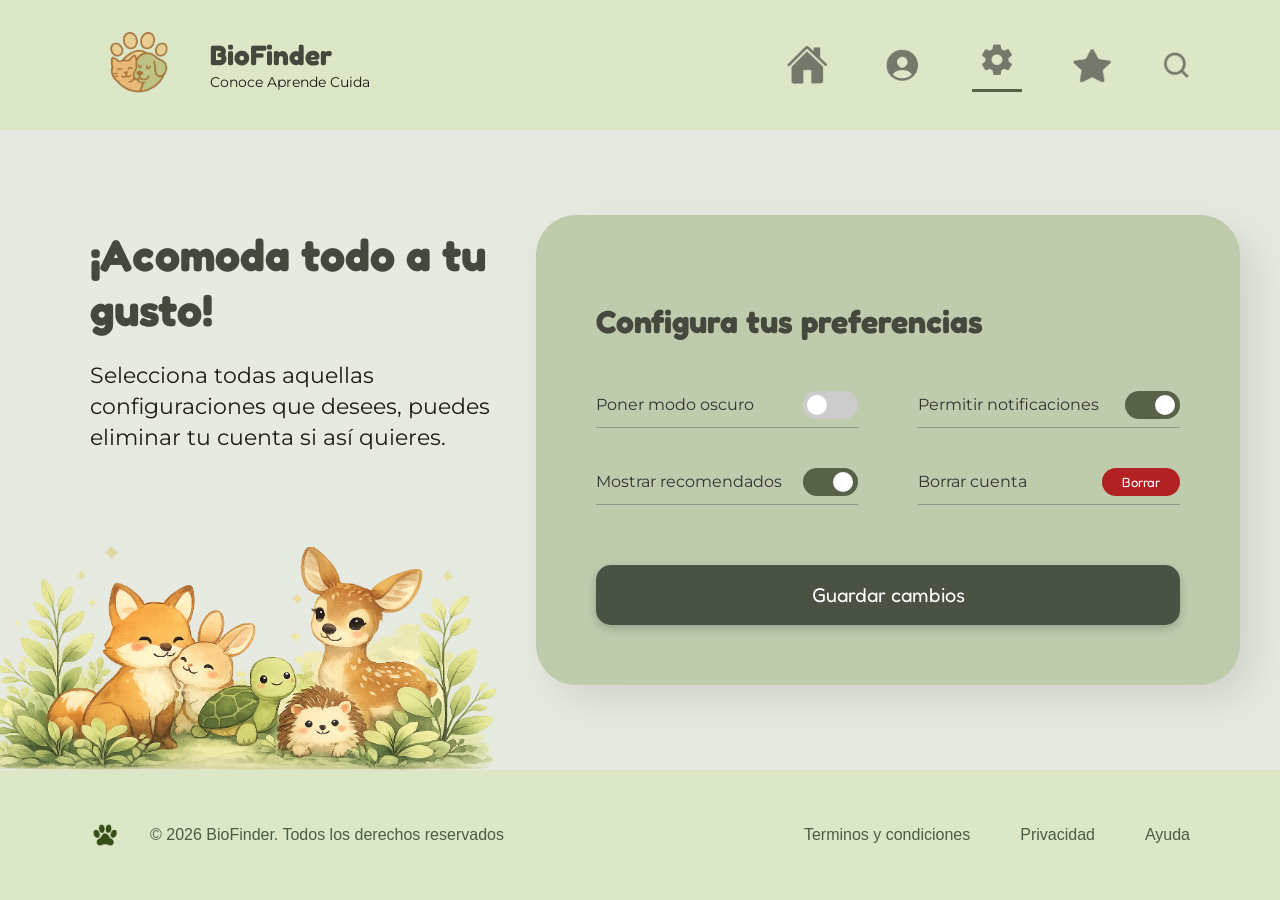
==== BioFinderWeb/Documentos/Ajustes.html @ 9a09ba66 "Toda la estructura web hecha" ====
<!DOCTYPE html>
<html lang="es">
<head>
    <meta charset="UTF-8">
    <meta name="viewport" content="width=device-width, initial-scale=1.0">
    <title>BioFinder - Ajustes</title>
        <link href="https://fonts.googleapis.com/css2?family=Fredoka:wght@400;600&family=Montserrat:wght@400;700&family=Nunito:wght@400;700&family=Open+Sans:wght@400;700&family=Poppins:wght@400;700&family=Quicksand:wght@400;700&display=swap" rel="stylesheet">
    <link rel="stylesheet" href="../estilo.css">
</head>
<body>

    <header class="header1Navigation">
        
        <div class="header1SectionLogoTitle">
            <div class="header1LogoContainer">
                <img src="../Multimedia/logo.png" alt="Logo" class="header1LogoImage">
            </div>
            <div class="header1TextContainer">
                <h1 class="header1AppTitle">BioFinder</h1>
                <span class="header1AppSubtitle">Conoce Aprende Cuida</span>
            </div>
        </div>

        <nav class="header1SectionNav">
            <ul class="header1IconList">
                <li class="header1IconItem">
                    <a href="inicio.html" class="header1IconLink">
                        <img src="../Multimedia/Icons/homeIcon.png" alt="Inicio" class="header1NavIcon">
                    </a>
                </li>
                <li class="header1IconItem">
                    <a href="perfil.html" class="header1IconLink">
                        <img src="../Multimedia/Icons/perfil.png" alt="Perfil" class="header1NavIcon">
                    </a>
                </li>
                <li class="header1IconItem">
                    <a href="configuracion.html" class="header1IconLink activePage1">
                        <img src="../Multimedia/Icons/settingsIcon.png" alt="Ajustes" class="header1NavIcon">
                    </a>
                </li>
                <li class="header1IconItem">
                    <a href="favoritos.html" class="header1IconLink">
                        <img src="../Multimedia/Icons/favoritesIcon.png" alt="Favoritos" class="header1NavIcon">
                    </a>
                </li>
                <li class="header1IconItemSearch">
                    <a href="buscar.html" class="header1IconLink">
                        <img src="../Multimedia/Icons/historialIcon.png" alt="Buscar" class="header1NavIconSearch">
                    </a>
                </li>
            </ul>
        </nav>

    </header>

    <main class="SettingsContainer">
    <!-- SECCIÓN IZQUIERDA: MENSAJE E IMAGEN -->
    <section class="welcomeSettingsSection">
        <div class="textSettingsBox">
            <h1 class="welcomeSettingsTitle">¡Acomoda todo a tu gusto!</h1>
            <p class="welcomeSettingsSubtext">
                Selecciona todas aquellas configuraciones que desees, puedes eliminar tu cuenta si así quieres.
            </p>
        </div>
        <div class="imageSettingsContainer">
            <img src="../Multimedia/animales.png" alt="Ilustración animales" class="imageSettingsWelcome">
        </div>
    </section>

    <!-- SECCIÓN DERECHA: CARD DE CONFIGURACIÓN -->
    <section class="configSettingsSection">
        <div class="cardSettingsConfig">
            <h2 class="configSettingsTitle">Configura tus preferencias</h2>

            <div class="configSettingsOptionsGrid">
                <!-- Opción 1: Modo Oscuro -->
                <div class="configSettingsItem">
                    <div class="configSettingsRow">
                        <span class="configSettingsLabel">Poner modo oscuro</span>
                        <label class="switchSettings">
                            <input type="checkbox">
                            <span class="sliderSettings"></span>
                        </label>
                    </div>
                    <div class="configSettingsUnderline"></div>
                </div>

                <!-- Opción 2: Notificaciones -->
                <div class="configSettingsItem">
                    <div class="configSettingsRow">
                        <span class="configSettingsLabel">Permitir notificaciones</span>
                        <label class="switchSettings">
                            <input type="checkbox" checked>
                            <span class="sliderSettings"></span>
                        </label>
                    </div>
                    <div class="configSettingsUnderline"></div>
                </div>

                <!-- Opción 3: Recomendados -->
                <div class="configSettingsItem">
                    <div class="configSettingsRow">
                        <span class="configSettingsLabel">Mostrar recomendados</span>
                        <label class="switchSettings">
                            <input type="checkbox" checked>
                            <span class="sliderSettings"></span>
                        </label>
                    </div>
                    <div class="configSettingsUnderline"></div>
                </div>

                <!-- Opción 4: Borrar Cuenta -->
                <div class="configSettingsItem">
                    <div class="configSettingsRow">
                        <span class="configSettingsLabel">Borrar cuenta</span>
                        <button class="buttonSettingsDelete">Borrar</button>
                    </div>
                    <div class="configSettingsUnderline"></div>
                </div>
            </div>

            <button class="buttonSettingsSave">Guardar cambios</button>
            </div>
        </section>
    </main>

    <footer class="footer">
        <div class="footerLeftSide">
            <img src="../Multimedia/Icons/footprint.png" alt="Icono" class="footerIcon">
            <p>&copy; 2026 BioFinder. Todos los derechos reservados</p>
        </div>
        <div class="footerRightSide">
            <p>Terminos y condiciones</p>
            <p>Privacidad</p>
            <p>Ayuda</p>
        </div>
    </footer>

</body>
</html>
---- BioFinderWeb/estilo.css ----
/* 1. Montserrat: Moderna y profesional (Muy parecida a tu diseño) */
    /* font-family: 'Montserrat', sans-serif; */

    /* 2. Quicksand: Redondeada y muy amigable (Ideal para apps de animales) */
    /* font-family: 'Quicksand', sans-serif; */

    /* 3. Nunito: Equilibrada y suave (Efecto "App móvil" moderna) */
    /* font-family: 'Nunito', sans-serif; */

    /* 4. Poppins: La favorita de los diseñadores actuales (Muy limpia) */
    /* font-family: 'Poppins', sans-serif; */

    /* 5. Open Sans: La más legible y estándar del mundo web */
    /* font-family: 'Open Sans', sans-serif; */

    /* 6. Fredoka: Orgánica y juguetona (Perfecta para naturaleza) */
    /* font-family: 'Fredoka', sans-serif; */

body{
    font-family: 'Roboto', sans-serif;
    margin: 0;
    padding: 0;
    font-weight: 400;
    background-color: #E6EAE0;
    min-height: 100vh;
    display: flex;
    flex-direction: column;
}

/* || HEADER || */

.headerIndex {
    padding: 20px 50px; 
    display: flex; 
    align-items: center; 
}

.logoContainer {
    margin-right: 20px; 
}

.logoImage {
    width: 110px; 
    height: auto; 
}

.textContainerHeader {
    display: flex;
    flex-direction: column; 
}

.appTitleHeader {
    font-family: 'Fredoka', sans-serif;
    margin: 0;
    font-size: 24px; 
    font-weight: bold;
    color: #44483D; 
    line-height: 1.2; 
}

.appSubtitleHeader {
    margin: 0; 
    font-size: 14px; 
    color: #1A1C16; 
    font-weight: normal;
}

/* || FOOTER ||*/

.footer {
    background-color: #DCE7C8; 
    padding: 15px 90px;
    display: flex;
    justify-content: space-between; 
    align-items: center;
    width: 100%;
    height: 130px;
    box-sizing: border-box; 
}

.footerLeftSide {
    display: flex;
    align-items: center;
    gap: 30px;
    color: #4A5D45; 
    font-size: 16px;
}

.footerIcon {
    width: 30px; 
    height: auto;
}

.footerRightSide {
    display: flex;
    gap: 50px; 
    color: #4A5D45;
    font-size: 16px;
}

/* BODY DE LA PAGINA DE INICIO  */
.bodyIndex {
    display: flex;
    justify-content: space-between;
    align-items: stretch;
    padding: 0; 
    flex: 1;
}

/* PARTE DE LA IZQUIERDA */
.welcomeSection {
    display: flex;
    flex-direction: column;
    width: 50%;
}

.welcomeTitle {
    font-size: 45px;
    color: #44483D;
    padding-left: 90px; 
    margin-top: 20px;   
}

.welcomeSubtext {
    font-size: 25px;
    color: #666;
    line-height: 1.5;
    margin-bottom: 30px;
    padding-left: 90px; 
    max-width: 600px;
}

.imageWelcomeSection {
    max-width: 930px; 
    height: auto;
    display: block;
}

.containerImageWelcomeSection {
    width: 100%;
    margin-top: auto;
    display: flex;
    justify-content: flex-start; 
}

/* || PARTE DE LA DERECHA (EL CARD) || */
.cardIndex {
    background-color: #DADBD0;
    padding: 40px;
    border-radius: 40px; 
    box-shadow: 0 10px 30px rgba(0,0,0,0.3);
    width: 550px;
    height: 510px;
    text-align: center;
    margin-right: 70px;
}

.loginTitle {
    font-size: 38px;
    color: #44483D;
    margin-bottom: 50px;
}

.loginForm{
    margin-left: 40px;
    margin-right: 40px;
}

.loginInput {
    width: 100%;
    padding-bottom: 20px;
    padding-top: 20px;
    margin-bottom: 20px;
    border: none;
    border-radius: 12px;
    background-color: #DCE7C8; 
}

.forgotPassword {
    display: block;
    text-align: right;
    font-size: 13px;
    color: #354E16;
    text-decoration: none;
    margin-bottom: 35px;
}

.loginSection {
    flex: 1;
    display: flex;
    justify-content: center;
    align-items: center;
}

.loginButton {
    width: 100%;
    padding: 15px;
    background-color: #586249; 
    color: white;
    border: none;
    border-radius: 12px;
    font-size: 17px;
    cursor: pointer;
    transition: background 0.3s;
}

.loginButton:hover {
    background-color: #4A5243;
}

.divider {
    display: flex;
    align-items: center;
    justify-content: center;
    margin: 30px 0;
    gap: 10px;
}

.divider hr {
    flex-grow: 1;
    border: 0;
    border-top: 1px solid #999;
}

.dividerIcon {
    width: 40px;
    opacity: 0.7;
}

.registerText {
    font-size: 15px;
    color: #354E16;
}

.registerLink {
    color: #354E16;
    font-weight: bold;
    text-decoration: none;
}

/* || PAGINA DE REGISTRO  || */

.registerCard {
    width: 650px;
    height: auto;
    min-height: 550px;
}

.inputsRegister {
    display: flex;
    gap: 30px;
    margin-bottom: 25px;
}

.inputsRegister .column {
    flex: 1;
    display: flex;
    flex-direction: column;
}

.inputAndIconRegistro {
    position: relative;
    display: flex;
    align-items: center;
    margin-bottom: 15px;
}

.inputIcon {
    position: absolute;
    left: 15px;
    width: 30px; 
    height: auto;
}

.registerCard .loginInput {
    width: 100%;
    padding: 15px 15px 15px 60px; 
    margin-bottom: 0; 
}

.securityInfoBox {
    display: flex;
    align-items: center;
    justify-content: space-between;
    background-color: #BFCBAD; 
    padding: 15px 25px;
    border-radius: 15px;
    margin-bottom: 30px;
    gap: 15px;
}

.securityInfoBox p {
    font-size: 13px;
    color: #44483D;
    margin: 0;
    text-align: center;
    line-height: 1.4;
}

.securityIcon {
    width: 60px;
    height: auto;
}

.createAccountButton {
    width: 100%;
    padding: 18px;
    background-color: #586249;
    color: white;
    border: none;
    border-radius: 15px;
    font-size: 18px;
    font-weight: bold;
    cursor: pointer;
    transition: 0.3s;
}

.createAccountButton:hover {
    background-color: #4A5243;
    transform: translateY(-2px);
}

/* || PAGINA DE PREFERENCIAS || */

.bodyPreferencesContainer {
    display: flex;
    flex: 1;
    padding: 0;
    align-items: stretch;
}

.welcomeSection {
    width: 55%;
    display: flex;
    flex-direction: column;
}

.allTextPreferences {
    margin-top: 40px; 
}

.containerImageWelcomeSection {
    margin-top: auto;
}

.imageWelcomeSection {
    width: 100%;
    max-width: 800px;
    display: block;
}

.loginSection {
    width: 45%;
    display: flex;
    justify-content: flex-end;
    align-items: center;      
    padding-right: 90px;
}

.optionsPreferences {
    display: grid;
    grid-template-columns: 1fr 1fr;
    column-gap: 50px;
    row-gap: 40px;  
    margin: 35px 0;
}

.optionsEspecie label {
    font-family: 'Robotto', sans-serif;
    font-size: 18px;
    cursor: pointer;
}

.optionsEspecie {
    display: flex;
    justify-content: space-between;
    align-items: center;
}

/* DECORACION DEL RADIO BUTTON */
.optionsEspecie label {
    font-size: 18px;
    color: #44483D;
    cursor: pointer;
}

.optionsEspecie input[type="radio"] {
    appearance: none;
    width: 20px;
    height: 20px;
    border: 2px solid #44483D;
    border-radius: 50%;
    cursor: pointer;
    display: grid;
    place-content: center;
    margin: 0;
}

.optionsEspecie input[type="radio"]::before {
    content: "";
    width: 10px;
    height: 10px;
    border-radius: 50%;
    transform: scale(0); 
    transition: 120ms transform ease-in-out;
    background-color: #44483D;
}

.optionsEspecie input[type="radio"]:checked::before {
    transform: scale(1); 
}

.continueButtonPreferences {
    width: 100%;             
    padding: 18px;           
    background-color: #586249;
    color: white;            
    border: none;            
    border-radius: 15px;     
    font-size: 24px;         
    font-weight: bold;       
    cursor: pointer;         
    margin-top: 30px;        
    transition: background-color 0.3s ease, transform 0.2s ease; 
}

.continueButtonPreferences:hover {
    background-color: #4A5243;
    transform: translateY(-2px); 
}

.continueButtonPreferences:active {
    transform: translateY(0); 
}

/* || NUEVO HEADER DE NAVEGACIÓN || */


.header1Navigation {
    box-sizing: border-box;
    width: 100%;
    height: 130px;
    display: flex;
    justify-content: space-between;
    align-items: center;
    padding: 0 90px;
    background-color: #DCE7C8;
}

.header1SectionLogoTitle {
    display: flex;
    align-items: center;
}

.header1LogoContainer {
    margin-right: 20px;
}

.header1LogoImage {
    width: 100px;
    height: auto;
}

.header1TextContainer {
    display: flex;
    flex-direction: column;
}

.header1AppTitle {
    font-family: 'Fredoka', sans-serif;
    font-size: 28px;
    color: #44483D;
    margin: 0;
    line-height: 1.2;
}

.header1AppSubtitle {
    font-family: 'Montserrat', sans-serif;
    font-size: 14px;
    color: #1A1C16;
    margin: 0;
}

.header1SectionNav {
    display: flex;
    align-items: center;
}

.header1IconList {
    list-style: none;
    display: flex;
    align-items: center;
    gap: 45px; /* Espaciado entre iconos según la imagen */
    margin: 0;
    padding: 0;
}

.header1IconItem, .header1IconItemSearch {
    display: flex;
    align-items: center;
}

.header1IconLink {
    text-decoration: none;
    display: flex;
    align-items: center;
}

/* Seleccionamos el enlace de la página activa */
.header1IconLink.activePage1 {
    border-bottom: 3px solid #586249; /* El color verde de tu diseño */
    padding-bottom: 8px;              /* Espacio para que la raya no pegue al icono */
    opacity: 1 !important;            /* Que se vea nítido */
}

.activePage1 .header1NavIcon {
    opacity: 1 !important;
}

.header1NavIcon {
    width: 50px;
    height: auto;
    transition: all 0.3s ease;
}

.header1NavIconSearch {
    width: 28px;
    height: auto;
    transition: all 0.3s ease;
}

.header1IconLink:hover .header1NavIcon,
.header1IconLink:hover .header1NavIconSearch {
    opacity: 1;
    transform: scale(1.1);
}

/* || PAGINA PERFIL || */

.principalContainerPerfil {
    display: flex;
    flex: 1;
    align-items: stretch;
    padding: 0;
}

.welcome1Section {
    width: 50%;
    display: flex;
    flex-direction: column;
}

.text1Top {
    padding-left: 90px;
    margin-top: 60px;
}

.welcome1Title {
    font-family: 'Fredoka', sans-serif;
    font-size: 2.8rem;
    color: #44483D;
    margin-bottom: 15px;
}

.welcome1Subtext {
    font-family: 'Montserrat', sans-serif;
    font-size: 1.4rem;
    color: #1A1C16;
    max-width: 500px;
    line-height: 1.4;
}

.image1Container {
    margin-top: auto;
    line-height: 0;
}

.image1Welcome {
    width: 100%;
    max-width: 750px;
    display: block;
}

.perfilSection {
    width: 50%;
    display: flex;
    justify-content: center;
    align-items: center;
}

.cardPerfil {
    background-color: #BDC6B1;
    width: 650px;
    min-height: 350px; 
    border-radius: 40px;
    padding: 60px 50px; 
    box-shadow: 15px 15px 40px rgba(0,0,0,0.3);
    display: flex;
    flex-direction: column;
    justify-content: space-between;
}

.perfilHeaderBox {
    margin-bottom: 20px;
}

.perfilInfoBox {
    display: flex;
    align-items: center; 
    gap: 25px;
}

.perfilCircle {
    width: 110px;
    height: 110px;
    background-color: white; 
    border-radius: 50%;
    display: flex;
    justify-content: center;
    align-items: center;
    overflow: hidden; 
    border: 3px solid #DDE3D4;
}

.perfilAvatar {
    width: 100%;
    height: 100%;
    object-fit: cover;
}

.perfilUserName {
    font-family: 'Fredoka', sans-serif;
    font-size: 26px;
    color: #333;
    margin: 0;
}

.perfilEditButton {
    background-color: #DDE3D4;
    border: none;
    padding: 10px 25px;
    border-radius: 20px;
    font-family: 'Fredoka', sans-serif;
    color: #777;
    cursor: pointer;
    font-size: 16px;
}

.perfilSettingsBox {
    display: flex;
    justify-content: space-between;
    align-items: center;
    padding-top: 20px;
}

.perfilColumn {
    flex: 1;
    display: flex;
    flex-direction: column;
    gap: 35px;
}

.perfilOptionItem {
    display: flex;
    align-items: center;
    gap: 15px;
    font-family: 'Montserrat', sans-serif;
    font-size: 18px;
    color: #333;
}

.perfilOptionIcon {
    width: 32px;
    height: auto;
}

.perfilDivisor {
    width: 1.5px;
    background-color: #444;
    height: 180px; 
    margin: 0 40px;
    opacity: 0.4;
}

/* || PAGINA AJUSTES ||*/

.SettingsContainer {
    display: flex;
    flex: 1;
    align-items: stretch;
}

.welcomeSettingsSection {
    width: 45%;
    display: flex;
    flex-direction: column;
}

.textSettingsBox {
    padding-left: 90px;
    margin-top: 60px;
}

.welcomeSettingsTitle {
    font-family: 'Fredoka', sans-serif;
    font-size: 2.8rem;
    color: #44483D;
    margin-bottom: 15px;
}

.welcomeSettingsSubtext {
    font-family: 'Montserrat', sans-serif;
    font-size: 1.4rem;
    color: #1A1C16;
    max-width: 500px;
    line-height: 1.4;
}

.imageSettingsContainer {
    margin-top: auto;
}

.imageSettingsWelcome {
    width: 100%;
    max-width: 700px;
    display: block;
}

.configSettingsSection {
    width: 55%;
    display: flex;
    justify-content: center;
    align-items: center;
    padding: 40px;
}

.cardSettingsConfig {
    background-color: #BFCBAD;
    width: 750px;
    border-radius: 40px;
    padding: 60px;
    box-shadow: 15px 15px 40px rgba(0,0,0,0.1);
}

.configSettingsTitle {
    font-family: 'Fredoka', sans-serif;
    font-size: 32px;
    margin-bottom: 50px;
    color: #44483D;
}


.configSettingsOptionsGrid {
    display: grid;
    grid-template-columns: 1fr 1fr;
    gap: 40px 60px;
    margin-bottom: 60px;
}

.configSettingsRow {
    display: flex;
    justify-content: space-between;
    align-items: center;
    margin-bottom: 8px;
}

.configSettingsLabel {
    font-family: 'Montserrat', sans-serif;
    font-size: 16px;
    color: #333;
}

.configSettingsUnderline {
    height: 1px;
    background-color: #666;
    opacity: 0.5;
    width: 100%;
}

.switchSettings {
    position: relative;
    width: 55px;
    height: 28px;
}

.sliderSettings {
    position: absolute;
    cursor: pointer;
    top: 0; 
    left: 0; 
    right: 0; 
    bottom: 0;
    background-color: #ccc; 
    transition: .4s;
    border-radius: 34px;
}

.sliderSettings:before {
    position: absolute;
    content: "";
    height: 20px; 
    width: 20px;
    left: 4px; 
    bottom: 4px;
    background-color: white;
    transition: .4s;
    border-radius: 50%;
}

input:checked + .sliderSettings { 
    background-color: #586249; 
}

input:checked + .sliderSettings:before {
    transform: translateX(26px);
}

.buttonSettingsDelete {
    background-color: #B22222;
    color: white;
    border: none;
    padding: 6px 20px;
    border-radius: 15px;
    font-family: 'Fredoka', sans-serif;
    cursor: pointer;
}

.buttonSettingsSave {
    width: 100%;
    background-color: #4A5243;
    color: white;
    border: none;
    padding: 18px;
    border-radius: 15px;
    font-family: 'Fredoka', sans-serif;
    font-size: 20px;
    cursor: pointer;
    box-shadow: 0 4px 10px rgba(0,0,0,0.2);
    transition: background-color 0.3s;
}

.buttonSettingsSave:hover {
    background-color: #3e4437;
}

/* || PAGINA ANIMAL DESCRIPTION ||*/

.AnimalDescriptionContainer {
    display: flex;
    height: calc(100vh - 120px);  /* Para el funcionamiento del scroll de la card */
    width: 100%;
}

.detailsLeftSectionAnimalDescription {
    width: 50%;
    display: flex;
    flex-direction: column;
    padding: 60px;
}

.detailsHeaderAnimalDescription {
    display: flex;
    align-items: center;
    gap: 30px;
    margin-bottom: 80px;
}

.detailsBackButton img {
    width: 50px; 
    height: auto;
}

.detailsAnimalName {
    font-family: 'Fredoka', sans-serif;
    font-size: 65px;
    color: #44483D;
    margin: 0;
}

.animalImageCard {
    width: 100%;    
    border: 2px solid #000; 
    border-radius: 80px;   
    overflow: hidden;      
    display: flex;
}

.mainAnimalImg {
    width: 100%;
    height: 100%;    
    object-position: center; 
}

.iconAnimalDescription{
    width: 40px;
}

.detailsRightSection {
    width: 50%;
    display: flex;
    justify-content: center;
    align-items: center;
    padding: 30px;
}

.detailsInfoCard {
    margin-top: 100px;
    background-color: #D3DBC6;
    width: 95%;
    height: 95%;
    border-radius: 70px;
    padding: 50px;
    overflow-y: auto; /* CON ESTO HABILITO EL SCROLL */
}

/* ESTILOS PARA EL SLIDER */
.detailsInfoCard::-webkit-scrollbar {
    width: 8px;
}
.detailsInfoCard::-webkit-scrollbar-thumb {
    background: #586249;
    border-radius: 10px;
}

/* GRID DE LAS ESTADÍSTICAS DEL ANIMAL */

.detailsStatsGrid {
    display: grid;
    grid-template-columns: repeat(4, 1fr);
    gap: 15px;
}

.statBox {
    background-color: rgba(255, 255, 255, 0.4);
    border-radius: 20px;
    display: flex;
    align-items: center;
    text-align: center;
}

.statBox img {
    height: 40px; 
    width: auto;
}

.smallBox {
    flex-direction: column;
    justify-content: space-between;
    height: 160px; /* Altura fija para alineación total */
    padding: 10px 10px;
}

.bigBox {
    grid-column: span 2;
    flex-direction: row; 
    justify-content: flex-start;
    padding: 20px 30px;
    gap: 20px;
    height: auto; 
}
 
.bigBox .statText {
    display: flex;
    flex-direction: column;
    text-align: left; 
}

.statLabel {
    font-family: 'Montserrat', sans-serif;
    font-size: 14px;
    color: #555;
}

.statValue {
    font-family: 'Montserrat', sans-serif;
    font-weight: bold;
    font-size: 18px;
    color: #333;
}

.statCircle {
    width: 90%;
    padding: 6px 0px;
    border-radius: 20px;
    font-size: 13px;
    font-weight: bold;
}

.purple { background-color: #C5B4E3; }
.blue { background-color: #9FA8DA; }
.yellow { background-color: #E6EE9C; }
.grey { background-color: #CFD8DC; }

.detailsMapContainer {
    width: 100%;
    height: 180px;
    border-radius: 20px;
    overflow: hidden;
    margin-top: 10px;
}

.detailsMapContainer img {
    width: 100%;
    height: 100%;
    object-fit: cover;
}

/* || PAGINA DEL HISTORIAL || */

.historialContainer {
    padding: 60px 100px;
    background-color: #E2E7D8; 
}

.historialTitle {
    font-family: 'Fredoka', sans-serif;
    font-size: 45px;
    color: #1A1C16;
    margin-bottom: 40px;
}

.historialItem {
    margin-bottom: 15px;
    border-bottom: 1px solid rgba(0,0,0,0.1);
}

.historialHeader {
    list-style: none; 
    font-family: 'Montserrat', sans-serif;
    font-size: 1.8rem;
    font-weight: bold;
    cursor: pointer;
    padding: 20px 0;
    display: flex;
    justify-content: space-between;
    align-items: center;
    transition: color 0.3s;
}

.historialHeader:hover {
    color: #586249;
}

.historialItem[open] .arrow {
    transform: rotate(90deg);
}

.arrow {
    transition: transform 0.3s;
    font-family: monospace;
}

.historialGallery {
    display: grid;
    grid-template-columns: repeat(4, 1fr);
    gap: 20px;
    padding: 20px 0 40px 0;
}

.historialPhotoCard {
    width: 100%;
    aspect-ratio: 474 / 385;
    border-radius: 30px;
    border: 2px solid #000;
    overflow: hidden;
}

.historialPhotoCard img {
    width: 100%;
    height: 100%;
    object-fit: cover; 
    transition: transform 0.3s;
}

.historialPhotoCard:hover img {
    transform: scale(1.05); 
}

.historialHeader::-webkit-details-marker {
    display: none;
}

/* || PAGINA DEL HOME || */

.historialBox {
    background-color: #E2E7D8;
    min-height: 100vh;
    padding: 40px 60px;
    position: relative;
    overflow-x: hidden;
}

.searchSection {
    display: flex;
    justify-content: space-between;
    align-items: center;
    margin-bottom: 25px;
}

.recommendationTitle {
    font-family: 'Fredoka', sans-serif;
    font-size: 40px;
    margin: 0;
}

.searchContainer { width: 45%; }

.searchContainerHijo {
    background-color: #BDC6B1;
    border-radius: 12px;
    display: flex;
    align-items: center;
    padding: 8px 15px;
}

.searchInput {
    flex-grow: 1;
    background: none;
    border: none;
    outline: none;
    font-family: 'Montserrat', sans-serif;
    font-size: 15px;
    padding: 5px 10px;
}

.searchIcon{
    width: 4%;
}

.filterButton {
    background: none;
    border: none;
    border-left: 1px solid rgba(0,0,0,0.1);
    padding-left: 15px;
    cursor: pointer;
}

.filterButton { 
    img { width: 24px; height: auto; }
}

.separatorLine {
    border: 0;
    border-top: 2px solid rgba(0,0,0,0.1);
    margin-bottom: 40px;
}

.animalsGrid {
    display: grid;
    grid-template-columns: repeat(4, 1fr);
    gap: 40px;
}

.animalCard { display: flex; flex-direction: column; }

.animalCardName {
    font-family: 'Montserrat', sans-serif;
    font-weight: bold;
    font-size: 1.3rem;
    margin-bottom: 15px;
}

.animalCardImgBox {
    width: 100%;
    aspect-ratio: 1.5 / 1;
    border: 2px solid #000;
    border-radius: 45px;
    overflow: hidden;
    margin-bottom: 10px;
}

.animalCardImgBox img {
    width: 100%;
    height: 100%;
    object-fit: cover;
}

.moreInfoLink {
    font-family: 'Montserrat', sans-serif;
    text-decoration: none;
    color: #555;
    font-size: 0.9rem;
    padding-left: 5px;
}

.prefSidebarRight {
    position: fixed;
    top: 0;
    right: -550px;
    width: 480px;
    height: 100vh;
    background-color: #D3DBC6;
    z-index: 10000;
    transition: right 0.5s cubic-bezier(0.16, 1, 0.3, 1);
    display: flex;
    flex-direction: column;
    box-shadow: -15px 0 35px rgba(0,0,0,0.1);
    border-radius: 60px 0 0 60px;
}

.prefSidebarRight.active { right: 0; }

.prefHeader {
    padding: 40px;
    display: flex;
    justify-content: space-between;
    align-items: center;
}

.prefTitle { font-family: 'Fredoka', sans-serif; font-size: 2.2rem; margin: 0; }
.buttonClose { background: none; border: none; font-size: 2.5rem; cursor: pointer; }

.prefContent {
    padding: 0 40px 40px 40px;
    overflow-y: auto;
    flex-grow: 1;
    display: flex;
    flex-direction: column;
}

.prefSection { margin-bottom: 35px; }
.prefSubtitle { font-family: 'Montserrat', sans-serif; font-weight: bold; margin-bottom: 15px; color: #444; }

.prefGridSpecies {
    display: grid;
    grid-template-columns: repeat(4, 1fr);
    gap: 12px;
}

.speciesItem input { display: none; }
.speciesBox {
    background: rgba(255, 255, 255, 0.4);
    aspect-ratio: 1 / 1;
    border-radius: 20px;
    display: flex;
    flex-direction: column;
    align-items: center;
    justify-content: center;
    cursor: pointer;
    transition: 0.3s;
    border: 2px solid transparent;
}

.speciesBox img { width: 32px; height: 32px; object-fit: contain; }
.speciesBox span { font-size: 0.65rem; font-weight: bold; margin-top: 6px; }

.speciesItem input:checked + .speciesBox {
    background: #586249;
    color: white;
    border-color: #000;
}
.speciesItem input:checked + .speciesBox img { filter: brightness(0) invert(1); }

.prefRowReproduction { display: flex; flex-wrap: wrap; gap: 10px; }
.reproductionItem input { display: none; }
.reproductionText {
    padding: 10px 22px;
    background: white;
    border-radius: 25px;
    font-size: 0.9rem;
    cursor: pointer;
}
.reproductionItem input:checked + .reproductionText { background: #44483D; color: white; font-weight: bold; }

/* CHECKBOXES PERSONALIZADOS */
.prefGridAlim { display: grid; grid-template-columns: 1fr 1fr; gap: 15px; }
.customCheck { display: flex; align-items: center; gap: 12px; cursor: pointer; font-size: 0.9rem; }
.customCheck input { display: none; }
.checkMark { width: 22px; height: 22px; border: 2px solid #586249; border-radius: 7px; background: white; position: relative; }
.customCheck input:checked + .checkMark { background: #586249; }
.customCheck input:checked + .checkMark::after { content: '✓'; color: white; position: absolute; left: 4px; top: -2px; font-weight: bold; }

/* FOOTER Y SWITCH */
.prefFooter { margin-top: auto; padding-top: 20px; }
.extinctOption {
    display: flex;
    justify-content: space-between;
    align-items: center;
    background: rgba(255,255,255,0.25);
    padding: 15px 25px;
    border-radius: 25px;
    margin-bottom: 25px;
}
.switchExtinto input { display: none; }
.customToggle {
    display: block;
    width: 45px;
    height: 24px;
    background: #bbb;
    border-radius: 20px;
    position: relative;
    cursor: pointer;
}
.customToggle::before {
    content: '';
    position: absolute;
    width: 18px;
    height: 18px;
    background: white;
    border-radius: 50%;
    top: 3px;
    left: 4px;
    transition: 0.3s;
}
.switchExtinto input:checked + .customToggle { background: #586249; }
.switchExtinto input:checked + .customToggle::before { left: 23px; }

.buttonApply {
    width: 100%;
    padding: 20px;
    background: #44483D;
    color: white;
    border-radius: 35px;
    border: none;
    font-size: 1.1rem;
    font-weight: bold;
    cursor: pointer;
}

/* || PAGINA DE FAVORITOS || */

.favoritosBox {
    background-color: #E2E7D8;
    min-height: 100vh;
    padding: 60px 80px;
}

.favoritosTitle {
    font-family: 'Fredoka', sans-serif;
    font-size: 2.8rem;
    color: #333;
    margin-bottom: 50px;
}

.favoritosGrid {
    display: grid;
    grid-template-columns: repeat(4, 1fr); /* 4 columnas fijas */
    gap: 40px;
    align-items: start;
}

.favCard {
    display: flex;
    flex-direction: column;
    transition: all 0.3s ease; /* Para que la desaparición sea suave */
}

.favCardName {
    font-family: 'Montserrat', sans-serif;
    font-weight: bold;
    font-size: 1.3rem;
    margin-bottom: 12px;
}

.favImgBox {
    width: 100%;
    aspect-ratio: 1.5 / 1;
    border: 2px solid #000;
    border-radius: 45px;
    position: relative; /* Para posicionar el corazón dentro */
    overflow: hidden;
    margin-bottom: 10px;
}

.favImgBox img {
    width: 100%;
    height: 100%;
    object-fit: cover;
}

.heartButton {
    position: absolute;
    top: 15px;
    right: 15px;
    width: 35px;
    height: 35px;
    background-color: white;
    border: 1.5px solid #FF5C5C;
    border-radius: 50%;
    display: flex;
    align-items: center;
    justify-content: center;
    cursor: pointer;
    font-size: 1.2rem;
    box-shadow: 0 2px 5px rgba(0,0,0,0.2);
    transition: transform 0.2s;
}

.heartButton:hover {
    transform: scale(1.1);
}

.favInfoLink {
    font-family: 'Montserrat', sans-serif;
    text-decoration: none;
    color: #555;
    font-size: 0.9rem;
    padding-left: 5px;
}
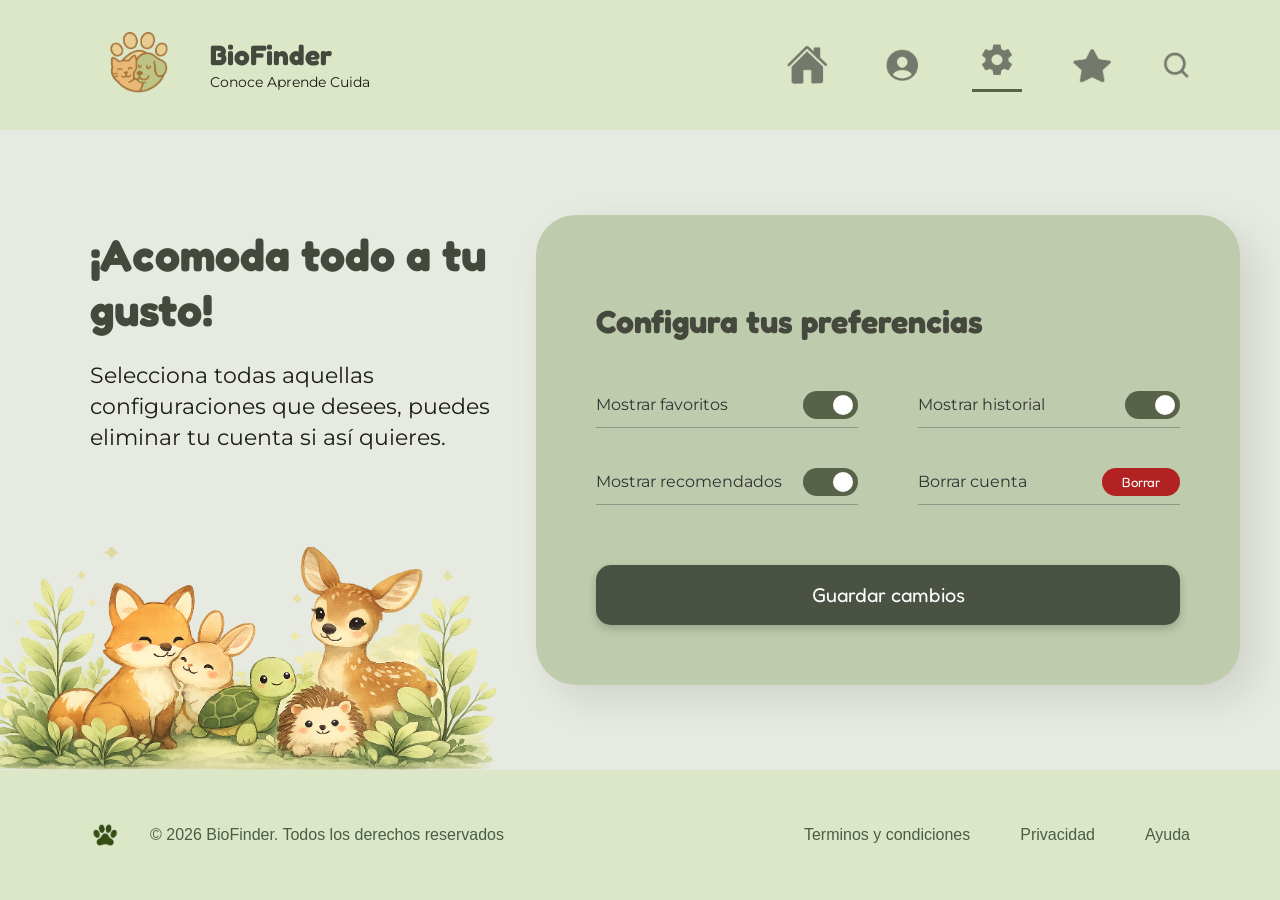
==== commit 689dc522: "Página web acabada, JavaScript y API completado" ====
--- a/BioFinderWeb/Documentos/Ajustes.html
+++ b/BioFinderWeb/Documentos/Ajustes.html
@@ -1,140 +1,135 @@
-<!DOCTYPE html>
-<html lang="es">
-<head>
-    <meta charset="UTF-8">
-    <meta name="viewport" content="width=device-width, initial-scale=1.0">
-    <title>BioFinder - Ajustes</title>
-        <link href="https://fonts.googleapis.com/css2?family=Fredoka:wght@400;600&family=Montserrat:wght@400;700&family=Nunito:wght@400;700&family=Open+Sans:wght@400;700&family=Poppins:wght@400;700&family=Quicksand:wght@400;700&display=swap" rel="stylesheet">
-    <link rel="stylesheet" href="../estilo.css">
-</head>
-<body>
-
-    <header class="header1Navigation">
-        
-        <div class="header1SectionLogoTitle">
-            <div class="header1LogoContainer">
-                <img src="../Multimedia/logo.png" alt="Logo" class="header1LogoImage">
-            </div>
-            <div class="header1TextContainer">
-                <h1 class="header1AppTitle">BioFinder</h1>
-                <span class="header1AppSubtitle">Conoce Aprende Cuida</span>
-            </div>
-        </div>
-
-        <nav class="header1SectionNav">
-            <ul class="header1IconList">
-                <li class="header1IconItem">
-                    <a href="inicio.html" class="header1IconLink">
-                        <img src="../Multimedia/Icons/homeIcon.png" alt="Inicio" class="header1NavIcon">
-                    </a>
-                </li>
-                <li class="header1IconItem">
-                    <a href="perfil.html" class="header1IconLink">
-                        <img src="../Multimedia/Icons/perfil.png" alt="Perfil" class="header1NavIcon">
-                    </a>
-                </li>
-                <li class="header1IconItem">
-                    <a href="configuracion.html" class="header1IconLink activePage1">
-                        <img src="../Multimedia/Icons/settingsIcon.png" alt="Ajustes" class="header1NavIcon">
-                    </a>
-                </li>
-                <li class="header1IconItem">
-                    <a href="favoritos.html" class="header1IconLink">
-                        <img src="../Multimedia/Icons/favoritesIcon.png" alt="Favoritos" class="header1NavIcon">
-                    </a>
-                </li>
-                <li class="header1IconItemSearch">
-                    <a href="buscar.html" class="header1IconLink">
-                        <img src="../Multimedia/Icons/historialIcon.png" alt="Buscar" class="header1NavIconSearch">
-                    </a>
-                </li>
-            </ul>
-        </nav>
-
-    </header>
-
-    <main class="SettingsContainer">
-    <!-- SECCIÓN IZQUIERDA: MENSAJE E IMAGEN -->
-    <section class="welcomeSettingsSection">
-        <div class="textSettingsBox">
-            <h1 class="welcomeSettingsTitle">¡Acomoda todo a tu gusto!</h1>
-            <p class="welcomeSettingsSubtext">
-                Selecciona todas aquellas configuraciones que desees, puedes eliminar tu cuenta si así quieres.
-            </p>
-        </div>
-        <div class="imageSettingsContainer">
-            <img src="../Multimedia/animales.png" alt="Ilustración animales" class="imageSettingsWelcome">
-        </div>
-    </section>
-
-    <!-- SECCIÓN DERECHA: CARD DE CONFIGURACIÓN -->
-    <section class="configSettingsSection">
-        <div class="cardSettingsConfig">
-            <h2 class="configSettingsTitle">Configura tus preferencias</h2>
-
-            <div class="configSettingsOptionsGrid">
-                <!-- Opción 1: Modo Oscuro -->
-                <div class="configSettingsItem">
-                    <div class="configSettingsRow">
-                        <span class="configSettingsLabel">Poner modo oscuro</span>
-                        <label class="switchSettings">
-                            <input type="checkbox">
-                            <span class="sliderSettings"></span>
-                        </label>
-                    </div>
-                    <div class="configSettingsUnderline"></div>
-                </div>
-
-                <!-- Opción 2: Notificaciones -->
-                <div class="configSettingsItem">
-                    <div class="configSettingsRow">
-                        <span class="configSettingsLabel">Permitir notificaciones</span>
-                        <label class="switchSettings">
-                            <input type="checkbox" checked>
-                            <span class="sliderSettings"></span>
-                        </label>
-                    </div>
-                    <div class="configSettingsUnderline"></div>
-                </div>
-
-                <!-- Opción 3: Recomendados -->
-                <div class="configSettingsItem">
-                    <div class="configSettingsRow">
-                        <span class="configSettingsLabel">Mostrar recomendados</span>
-                        <label class="switchSettings">
-                            <input type="checkbox" checked>
-                            <span class="sliderSettings"></span>
-                        </label>
-                    </div>
-                    <div class="configSettingsUnderline"></div>
-                </div>
-
-                <!-- Opción 4: Borrar Cuenta -->
-                <div class="configSettingsItem">
-                    <div class="configSettingsRow">
-                        <span class="configSettingsLabel">Borrar cuenta</span>
-                        <button class="buttonSettingsDelete">Borrar</button>
-                    </div>
-                    <div class="configSettingsUnderline"></div>
-                </div>
-            </div>
-
-            <button class="buttonSettingsSave">Guardar cambios</button>
-            </div>
-        </section>
-    </main>
-
-    <footer class="footer">
-        <div class="footerLeftSide">
-            <img src="../Multimedia/Icons/footprint.png" alt="Icono" class="footerIcon">
-            <p>&copy; 2026 BioFinder. Todos los derechos reservados</p>
-        </div>
-        <div class="footerRightSide">
-            <p>Terminos y condiciones</p>
-            <p>Privacidad</p>
-            <p>Ayuda</p>
-        </div>
-    </footer>
-
-</body>
+<!DOCTYPE html>
+<html lang="es">
+<head>
+    <meta charset="UTF-8">
+    <meta name="viewport" content="width=device-width, initial-scale=1.0">
+    <title>BioFinder - Ajustes</title>
+        <link href="https://fonts.googleapis.com/css2?family=Fredoka:wght@400;600&family=Montserrat:wght@400;700&family=Nunito:wght@400;700&family=Open+Sans:wght@400;700&family=Poppins:wght@400;700&family=Quicksand:wght@400;700&display=swap" rel="stylesheet">
+    <link rel="stylesheet" href="../estilo.css">
+</head>
+<body>
+
+    <header class="header1Navigation">
+        
+        <div class="header1SectionLogoTitle">
+            <div class="header1LogoContainer">
+                <img src="../Multimedia/logo.png" alt="Logo" class="header1LogoImage">
+            </div>
+            <div class="header1TextContainer">
+                <h1 class="header1AppTitle">BioFinder</h1>
+                <span class="header1AppSubtitle">Conoce Aprende Cuida</span>
+            </div>
+        </div>
+
+        <nav class="header1SectionNav">
+            <ul class="header1IconList">
+                <li class="header1IconItem">
+                    <a href="Home.html" class="header1IconLink">
+                        <img src="../Multimedia/Icons/homeIcon.png" alt="Inicio" class="header1NavIcon">
+                    </a>
+                </li>
+                <li class="header1IconItem">
+                    <a href="Perfil.html" class="header1IconLink">
+                        <img src="../Multimedia/Icons/perfil.png" alt="Perfil" class="header1NavIcon">
+                    </a>
+                </li>
+                <li class="header1IconItem">
+                    <a href="Ajustes.html" class="header1IconLink activePage1">
+                        <img src="../Multimedia/Icons/settingsIcon.png" alt="Ajustes" class="header1NavIcon">
+                    </a>
+                </li>
+                <li class="header1IconItem" id="navFavorites">
+                    <a href="Favorites.html" class="header1IconLink">
+                        <img src="../Multimedia/Icons/favoritesIcon.png" alt="Favoritos" class="header1NavIcon">
+                    </a>
+                </li>
+                <li class="header1IconItemSearch" id="navHistorial">
+                    <a href="Historial.html" class="header1IconLink">
+                        <img src="../Multimedia/Icons/historialIcon.png" alt="Historial" class="header1NavIconSearch">
+                    </a>
+                </li>
+            </ul>
+        </nav>
+
+    </header>
+
+    <main class="SettingsContainer">
+    <section class="welcomeSettingsSection">
+        <div class="textSettingsBox">
+            <h1 class="welcomeSettingsTitle">¡Acomoda todo a tu gusto!</h1>
+            <p class="welcomeSettingsSubtext">
+                Selecciona todas aquellas configuraciones que desees, puedes eliminar tu cuenta si así quieres.
+            </p>
+        </div>
+        <div class="imageSettingsContainer">
+            <img src="../Multimedia/animales.png" alt="Ilustración animales" class="imageSettingsWelcome">
+        </div>
+    </section>
+
+    <section class="configSettingsSection">
+        <div class="cardSettingsConfig">
+            <h2 class="configSettingsTitle">Configura tus preferencias</h2>
+
+            <div class="configSettingsOptionsGrid">
+            <div class="configSettingsItem">
+                <div class="configSettingsRow">
+                    <span class="configSettingsLabel">Mostrar favoritos</span>
+                    <label class="switchSettings">
+                        <input type="checkbox" id="checkFavs"> 
+                        <span class="sliderSettings"></span>
+                    </label>
+                </div>
+                <div class="configSettingsUnderline"></div>
+            </div>
+
+            <div class="configSettingsItem">
+                <div class="configSettingsRow">
+                    <span class="configSettingsLabel">Mostrar historial</span>
+                    <label class="switchSettings">
+                        <input type="checkbox" id="checkHistorial">
+                        <span class="sliderSettings"></span>
+                    </label>
+                </div>
+                <div class="configSettingsUnderline"></div>
+            </div>
+                <div class="configSettingsItem">
+                    <div class="configSettingsRow">
+                        <span class="configSettingsLabel">Mostrar recomendados</span>
+                        <label class="switchSettings">
+                            <input type="checkbox" id="checkRecomendados">
+                            <span class="sliderSettings"></span>
+                        </label>
+                    </div>
+                    <div class="configSettingsUnderline"></div>
+                </div>
+
+                <div class="configSettingsItem">
+                    <div class="configSettingsRow">
+                        <span class="configSettingsLabel">Borrar cuenta</span>
+                        <button class="buttonSettingsDelete">Borrar</button>
+                    </div>
+                    <div class="configSettingsUnderline"></div>
+                </div>
+            </div>
+
+            <button class="buttonSettingsSave">Guardar cambios</button>
+            </div>
+        </section>
+    </main>
+
+    <footer class="footer">
+        <div class="footerLeftSide">
+            <img src="../Multimedia/Icons/footprint.png" alt="Icono" class="footerIcon">
+            <p>&copy; 2026 BioFinder. Todos los derechos reservados</p>
+        </div>
+        <div class="footerRightSide">
+            <p>Terminos y condiciones</p>
+            <p>Privacidad</p>
+            <p>Ayuda</p>
+        </div>
+    </footer>
+
+    <script src="../JavaScript/Ajustes.js"></script>
+    <script src="../JavaScript/Global.js"></script>
+</body>
 </html>
--- a/BioFinderWeb/estilo.css
+++ b/BioFinderWeb/estilo.css
@@ -1,1399 +1,1505 @@
-/* 1. Montserrat: Moderna y profesional (Muy parecida a tu diseño) */
-    /* font-family: 'Montserrat', sans-serif; */
-
-    /* 2. Quicksand: Redondeada y muy amigable (Ideal para apps de animales) */
-    /* font-family: 'Quicksand', sans-serif; */
-
-    /* 3. Nunito: Equilibrada y suave (Efecto "App móvil" moderna) */
-    /* font-family: 'Nunito', sans-serif; */
-
-    /* 4. Poppins: La favorita de los diseñadores actuales (Muy limpia) */
-    /* font-family: 'Poppins', sans-serif; */
-
-    /* 5. Open Sans: La más legible y estándar del mundo web */
-    /* font-family: 'Open Sans', sans-serif; */
-
-    /* 6. Fredoka: Orgánica y juguetona (Perfecta para naturaleza) */
-    /* font-family: 'Fredoka', sans-serif; */
-
-body{
-    font-family: 'Roboto', sans-serif;
-    margin: 0;
-    padding: 0;
-    font-weight: 400;
-    background-color: #E6EAE0;
-    min-height: 100vh;
-    display: flex;
-    flex-direction: column;
-}
-
-/* || HEADER || */
-
-.headerIndex {
-    padding: 20px 50px; 
-    display: flex; 
-    align-items: center; 
-}
-
-.logoContainer {
-    margin-right: 20px; 
-}
-
-.logoImage {
-    width: 110px; 
-    height: auto; 
-}
-
-.textContainerHeader {
-    display: flex;
-    flex-direction: column; 
-}
-
-.appTitleHeader {
-    font-family: 'Fredoka', sans-serif;
-    margin: 0;
-    font-size: 24px; 
-    font-weight: bold;
-    color: #44483D; 
-    line-height: 1.2; 
-}
-
-.appSubtitleHeader {
-    margin: 0; 
-    font-size: 14px; 
-    color: #1A1C16; 
-    font-weight: normal;
-}
-
-/* || FOOTER ||*/
-
-.footer {
-    background-color: #DCE7C8; 
-    padding: 15px 90px;
-    display: flex;
-    justify-content: space-between; 
-    align-items: center;
-    width: 100%;
-    height: 130px;
-    box-sizing: border-box; 
-}
-
-.footerLeftSide {
-    display: flex;
-    align-items: center;
-    gap: 30px;
-    color: #4A5D45; 
-    font-size: 16px;
-}
-
-.footerIcon {
-    width: 30px; 
-    height: auto;
-}
-
-.footerRightSide {
-    display: flex;
-    gap: 50px; 
-    color: #4A5D45;
-    font-size: 16px;
-}
-
-/* BODY DE LA PAGINA DE INICIO  */
-.bodyIndex {
-    display: flex;
-    justify-content: space-between;
-    align-items: stretch;
-    padding: 0; 
-    flex: 1;
-}
-
-/* PARTE DE LA IZQUIERDA */
-.welcomeSection {
-    display: flex;
-    flex-direction: column;
-    width: 50%;
-}
-
-.welcomeTitle {
-    font-size: 45px;
-    color: #44483D;
-    padding-left: 90px; 
-    margin-top: 20px;   
-}
-
-.welcomeSubtext {
-    font-size: 25px;
-    color: #666;
-    line-height: 1.5;
-    margin-bottom: 30px;
-    padding-left: 90px; 
-    max-width: 600px;
-}
-
-.imageWelcomeSection {
-    max-width: 930px; 
-    height: auto;
-    display: block;
-}
-
-.containerImageWelcomeSection {
-    width: 100%;
-    margin-top: auto;
-    display: flex;
-    justify-content: flex-start; 
-}
-
-/* || PARTE DE LA DERECHA (EL CARD) || */
-.cardIndex {
-    background-color: #DADBD0;
-    padding: 40px;
-    border-radius: 40px; 
-    box-shadow: 0 10px 30px rgba(0,0,0,0.3);
-    width: 550px;
-    height: 510px;
-    text-align: center;
-    margin-right: 70px;
-}
-
-.loginTitle {
-    font-size: 38px;
-    color: #44483D;
-    margin-bottom: 50px;
-}
-
-.loginForm{
-    margin-left: 40px;
-    margin-right: 40px;
-}
-
-.loginInput {
-    width: 100%;
-    padding-bottom: 20px;
-    padding-top: 20px;
-    margin-bottom: 20px;
-    border: none;
-    border-radius: 12px;
-    background-color: #DCE7C8; 
-}
-
-.forgotPassword {
-    display: block;
-    text-align: right;
-    font-size: 13px;
-    color: #354E16;
-    text-decoration: none;
-    margin-bottom: 35px;
-}
-
-.loginSection {
-    flex: 1;
-    display: flex;
-    justify-content: center;
-    align-items: center;
-}
-
-.loginButton {
-    width: 100%;
-    padding: 15px;
-    background-color: #586249; 
-    color: white;
-    border: none;
-    border-radius: 12px;
-    font-size: 17px;
-    cursor: pointer;
-    transition: background 0.3s;
-}
-
-.loginButton:hover {
-    background-color: #4A5243;
-}
-
-.divider {
-    display: flex;
-    align-items: center;
-    justify-content: center;
-    margin: 30px 0;
-    gap: 10px;
-}
-
-.divider hr {
-    flex-grow: 1;
-    border: 0;
-    border-top: 1px solid #999;
-}
-
-.dividerIcon {
-    width: 40px;
-    opacity: 0.7;
-}
-
-.registerText {
-    font-size: 15px;
-    color: #354E16;
-}
-
-.registerLink {
-    color: #354E16;
-    font-weight: bold;
-    text-decoration: none;
-}
-
-/* || PAGINA DE REGISTRO  || */
-
-.registerCard {
-    width: 650px;
-    height: auto;
-    min-height: 550px;
-}
-
-.inputsRegister {
-    display: flex;
-    gap: 30px;
-    margin-bottom: 25px;
-}
-
-.inputsRegister .column {
-    flex: 1;
-    display: flex;
-    flex-direction: column;
-}
-
-.inputAndIconRegistro {
-    position: relative;
-    display: flex;
-    align-items: center;
-    margin-bottom: 15px;
-}
-
-.inputIcon {
-    position: absolute;
-    left: 15px;
-    width: 30px; 
-    height: auto;
-}
-
-.registerCard .loginInput {
-    width: 100%;
-    padding: 15px 15px 15px 60px; 
-    margin-bottom: 0; 
-}
-
-.securityInfoBox {
-    display: flex;
-    align-items: center;
-    justify-content: space-between;
-    background-color: #BFCBAD; 
-    padding: 15px 25px;
-    border-radius: 15px;
-    margin-bottom: 30px;
-    gap: 15px;
-}
-
-.securityInfoBox p {
-    font-size: 13px;
-    color: #44483D;
-    margin: 0;
-    text-align: center;
-    line-height: 1.4;
-}
-
-.securityIcon {
-    width: 60px;
-    height: auto;
-}
-
-.createAccountButton {
-    width: 100%;
-    padding: 18px;
-    background-color: #586249;
-    color: white;
-    border: none;
-    border-radius: 15px;
-    font-size: 18px;
-    font-weight: bold;
-    cursor: pointer;
-    transition: 0.3s;
-}
-
-.createAccountButton:hover {
-    background-color: #4A5243;
-    transform: translateY(-2px);
-}
-
-/* || PAGINA DE PREFERENCIAS || */
-
-.bodyPreferencesContainer {
-    display: flex;
-    flex: 1;
-    padding: 0;
-    align-items: stretch;
-}
-
-.welcomeSection {
-    width: 55%;
-    display: flex;
-    flex-direction: column;
-}
-
-.allTextPreferences {
-    margin-top: 40px; 
-}
-
-.containerImageWelcomeSection {
-    margin-top: auto;
-}
-
-.imageWelcomeSection {
-    width: 100%;
-    max-width: 800px;
-    display: block;
-}
-
-.loginSection {
-    width: 45%;
-    display: flex;
-    justify-content: flex-end;
-    align-items: center;      
-    padding-right: 90px;
-}
-
-.optionsPreferences {
-    display: grid;
-    grid-template-columns: 1fr 1fr;
-    column-gap: 50px;
-    row-gap: 40px;  
-    margin: 35px 0;
-}
-
-.optionsEspecie label {
-    font-family: 'Robotto', sans-serif;
-    font-size: 18px;
-    cursor: pointer;
-}
-
-.optionsEspecie {
-    display: flex;
-    justify-content: space-between;
-    align-items: center;
-}
-
-/* DECORACION DEL RADIO BUTTON */
-.optionsEspecie label {
-    font-size: 18px;
-    color: #44483D;
-    cursor: pointer;
-}
-
-.optionsEspecie input[type="radio"] {
-    appearance: none;
-    width: 20px;
-    height: 20px;
-    border: 2px solid #44483D;
-    border-radius: 50%;
-    cursor: pointer;
-    display: grid;
-    place-content: center;
-    margin: 0;
-}
-
-.optionsEspecie input[type="radio"]::before {
-    content: "";
-    width: 10px;
-    height: 10px;
-    border-radius: 50%;
-    transform: scale(0); 
-    transition: 120ms transform ease-in-out;
-    background-color: #44483D;
-}
-
-.optionsEspecie input[type="radio"]:checked::before {
-    transform: scale(1); 
-}
-
-.continueButtonPreferences {
-    width: 100%;             
-    padding: 18px;           
-    background-color: #586249;
-    color: white;            
-    border: none;            
-    border-radius: 15px;     
-    font-size: 24px;         
-    font-weight: bold;       
-    cursor: pointer;         
-    margin-top: 30px;        
-    transition: background-color 0.3s ease, transform 0.2s ease; 
-}
-
-.continueButtonPreferences:hover {
-    background-color: #4A5243;
-    transform: translateY(-2px); 
-}
-
-.continueButtonPreferences:active {
-    transform: translateY(0); 
-}
-
-/* || NUEVO HEADER DE NAVEGACIÓN || */
-
-
-.header1Navigation {
-    box-sizing: border-box;
-    width: 100%;
-    height: 130px;
-    display: flex;
-    justify-content: space-between;
-    align-items: center;
-    padding: 0 90px;
-    background-color: #DCE7C8;
-}
-
-.header1SectionLogoTitle {
-    display: flex;
-    align-items: center;
-}
-
-.header1LogoContainer {
-    margin-right: 20px;
-}
-
-.header1LogoImage {
-    width: 100px;
-    height: auto;
-}
-
-.header1TextContainer {
-    display: flex;
-    flex-direction: column;
-}
-
-.header1AppTitle {
-    font-family: 'Fredoka', sans-serif;
-    font-size: 28px;
-    color: #44483D;
-    margin: 0;
-    line-height: 1.2;
-}
-
-.header1AppSubtitle {
-    font-family: 'Montserrat', sans-serif;
-    font-size: 14px;
-    color: #1A1C16;
-    margin: 0;
-}
-
-.header1SectionNav {
-    display: flex;
-    align-items: center;
-}
-
-.header1IconList {
-    list-style: none;
-    display: flex;
-    align-items: center;
-    gap: 45px; /* Espaciado entre iconos según la imagen */
-    margin: 0;
-    padding: 0;
-}
-
-.header1IconItem, .header1IconItemSearch {
-    display: flex;
-    align-items: center;
-}
-
-.header1IconLink {
-    text-decoration: none;
-    display: flex;
-    align-items: center;
-}
-
-/* Seleccionamos el enlace de la página activa */
-.header1IconLink.activePage1 {
-    border-bottom: 3px solid #586249; /* El color verde de tu diseño */
-    padding-bottom: 8px;              /* Espacio para que la raya no pegue al icono */
-    opacity: 1 !important;            /* Que se vea nítido */
-}
-
-.activePage1 .header1NavIcon {
-    opacity: 1 !important;
-}
-
-.header1NavIcon {
-    width: 50px;
-    height: auto;
-    transition: all 0.3s ease;
-}
-
-.header1NavIconSearch {
-    width: 28px;
-    height: auto;
-    transition: all 0.3s ease;
-}
-
-.header1IconLink:hover .header1NavIcon,
-.header1IconLink:hover .header1NavIconSearch {
-    opacity: 1;
-    transform: scale(1.1);
-}
-
-/* || PAGINA PERFIL || */
-
-.principalContainerPerfil {
-    display: flex;
-    flex: 1;
-    align-items: stretch;
-    padding: 0;
-}
-
-.welcome1Section {
-    width: 50%;
-    display: flex;
-    flex-direction: column;
-}
-
-.text1Top {
-    padding-left: 90px;
-    margin-top: 60px;
-}
-
-.welcome1Title {
-    font-family: 'Fredoka', sans-serif;
-    font-size: 2.8rem;
-    color: #44483D;
-    margin-bottom: 15px;
-}
-
-.welcome1Subtext {
-    font-family: 'Montserrat', sans-serif;
-    font-size: 1.4rem;
-    color: #1A1C16;
-    max-width: 500px;
-    line-height: 1.4;
-}
-
-.image1Container {
-    margin-top: auto;
-    line-height: 0;
-}
-
-.image1Welcome {
-    width: 100%;
-    max-width: 750px;
-    display: block;
-}
-
-.perfilSection {
-    width: 50%;
-    display: flex;
-    justify-content: center;
-    align-items: center;
-}
-
-.cardPerfil {
-    background-color: #BDC6B1;
-    width: 650px;
-    min-height: 350px; 
-    border-radius: 40px;
-    padding: 60px 50px; 
-    box-shadow: 15px 15px 40px rgba(0,0,0,0.3);
-    display: flex;
-    flex-direction: column;
-    justify-content: space-between;
-}
-
-.perfilHeaderBox {
-    margin-bottom: 20px;
-}
-
-.perfilInfoBox {
-    display: flex;
-    align-items: center; 
-    gap: 25px;
-}
-
-.perfilCircle {
-    width: 110px;
-    height: 110px;
-    background-color: white; 
-    border-radius: 50%;
-    display: flex;
-    justify-content: center;
-    align-items: center;
-    overflow: hidden; 
-    border: 3px solid #DDE3D4;
-}
-
-.perfilAvatar {
-    width: 100%;
-    height: 100%;
-    object-fit: cover;
-}
-
-.perfilUserName {
-    font-family: 'Fredoka', sans-serif;
-    font-size: 26px;
-    color: #333;
-    margin: 0;
-}
-
-.perfilEditButton {
-    background-color: #DDE3D4;
-    border: none;
-    padding: 10px 25px;
-    border-radius: 20px;
-    font-family: 'Fredoka', sans-serif;
-    color: #777;
-    cursor: pointer;
-    font-size: 16px;
-}
-
-.perfilSettingsBox {
-    display: flex;
-    justify-content: space-between;
-    align-items: center;
-    padding-top: 20px;
-}
-
-.perfilColumn {
-    flex: 1;
-    display: flex;
-    flex-direction: column;
-    gap: 35px;
-}
-
-.perfilOptionItem {
-    display: flex;
-    align-items: center;
-    gap: 15px;
-    font-family: 'Montserrat', sans-serif;
-    font-size: 18px;
-    color: #333;
-}
-
-.perfilOptionIcon {
-    width: 32px;
-    height: auto;
-}
-
-.perfilDivisor {
-    width: 1.5px;
-    background-color: #444;
-    height: 180px; 
-    margin: 0 40px;
-    opacity: 0.4;
-}
-
-/* || PAGINA AJUSTES ||*/
-
-.SettingsContainer {
-    display: flex;
-    flex: 1;
-    align-items: stretch;
-}
-
-.welcomeSettingsSection {
-    width: 45%;
-    display: flex;
-    flex-direction: column;
-}
-
-.textSettingsBox {
-    padding-left: 90px;
-    margin-top: 60px;
-}
-
-.welcomeSettingsTitle {
-    font-family: 'Fredoka', sans-serif;
-    font-size: 2.8rem;
-    color: #44483D;
-    margin-bottom: 15px;
-}
-
-.welcomeSettingsSubtext {
-    font-family: 'Montserrat', sans-serif;
-    font-size: 1.4rem;
-    color: #1A1C16;
-    max-width: 500px;
-    line-height: 1.4;
-}
-
-.imageSettingsContainer {
-    margin-top: auto;
-}
-
-.imageSettingsWelcome {
-    width: 100%;
-    max-width: 700px;
-    display: block;
-}
-
-.configSettingsSection {
-    width: 55%;
-    display: flex;
-    justify-content: center;
-    align-items: center;
-    padding: 40px;
-}
-
-.cardSettingsConfig {
-    background-color: #BFCBAD;
-    width: 750px;
-    border-radius: 40px;
-    padding: 60px;
-    box-shadow: 15px 15px 40px rgba(0,0,0,0.1);
-}
-
-.configSettingsTitle {
-    font-family: 'Fredoka', sans-serif;
-    font-size: 32px;
-    margin-bottom: 50px;
-    color: #44483D;
-}
-
-
-.configSettingsOptionsGrid {
-    display: grid;
-    grid-template-columns: 1fr 1fr;
-    gap: 40px 60px;
-    margin-bottom: 60px;
-}
-
-.configSettingsRow {
-    display: flex;
-    justify-content: space-between;
-    align-items: center;
-    margin-bottom: 8px;
-}
-
-.configSettingsLabel {
-    font-family: 'Montserrat', sans-serif;
-    font-size: 16px;
-    color: #333;
-}
-
-.configSettingsUnderline {
-    height: 1px;
-    background-color: #666;
-    opacity: 0.5;
-    width: 100%;
-}
-
-.switchSettings {
-    position: relative;
-    width: 55px;
-    height: 28px;
-}
-
-.sliderSettings {
-    position: absolute;
-    cursor: pointer;
-    top: 0; 
-    left: 0; 
-    right: 0; 
-    bottom: 0;
-    background-color: #ccc; 
-    transition: .4s;
-    border-radius: 34px;
-}
-
-.sliderSettings:before {
-    position: absolute;
-    content: "";
-    height: 20px; 
-    width: 20px;
-    left: 4px; 
-    bottom: 4px;
-    background-color: white;
-    transition: .4s;
-    border-radius: 50%;
-}
-
-input:checked + .sliderSettings { 
-    background-color: #586249; 
-}
-
-input:checked + .sliderSettings:before {
-    transform: translateX(26px);
-}
-
-.buttonSettingsDelete {
-    background-color: #B22222;
-    color: white;
-    border: none;
-    padding: 6px 20px;
-    border-radius: 15px;
-    font-family: 'Fredoka', sans-serif;
-    cursor: pointer;
-}
-
-.buttonSettingsSave {
-    width: 100%;
-    background-color: #4A5243;
-    color: white;
-    border: none;
-    padding: 18px;
-    border-radius: 15px;
-    font-family: 'Fredoka', sans-serif;
-    font-size: 20px;
-    cursor: pointer;
-    box-shadow: 0 4px 10px rgba(0,0,0,0.2);
-    transition: background-color 0.3s;
-}
-
-.buttonSettingsSave:hover {
-    background-color: #3e4437;
-}
-
-/* || PAGINA ANIMAL DESCRIPTION ||*/
-
-.AnimalDescriptionContainer {
-    display: flex;
-    height: calc(100vh - 120px);  /* Para el funcionamiento del scroll de la card */
-    width: 100%;
-}
-
-.detailsLeftSectionAnimalDescription {
-    width: 50%;
-    display: flex;
-    flex-direction: column;
-    padding: 60px;
-}
-
-.detailsHeaderAnimalDescription {
-    display: flex;
-    align-items: center;
-    gap: 30px;
-    margin-bottom: 80px;
-}
-
-.detailsBackButton img {
-    width: 50px; 
-    height: auto;
-}
-
-.detailsAnimalName {
-    font-family: 'Fredoka', sans-serif;
-    font-size: 65px;
-    color: #44483D;
-    margin: 0;
-}
-
-.animalImageCard {
-    width: 100%;    
-    border: 2px solid #000; 
-    border-radius: 80px;   
-    overflow: hidden;      
-    display: flex;
-}
-
-.mainAnimalImg {
-    width: 100%;
-    height: 100%;    
-    object-position: center; 
-}
-
-.iconAnimalDescription{
-    width: 40px;
-}
-
-.detailsRightSection {
-    width: 50%;
-    display: flex;
-    justify-content: center;
-    align-items: center;
-    padding: 30px;
-}
-
-.detailsInfoCard {
-    margin-top: 100px;
-    background-color: #D3DBC6;
-    width: 95%;
-    height: 95%;
-    border-radius: 70px;
-    padding: 50px;
-    overflow-y: auto; /* CON ESTO HABILITO EL SCROLL */
-}
-
-/* ESTILOS PARA EL SLIDER */
-.detailsInfoCard::-webkit-scrollbar {
-    width: 8px;
-}
-.detailsInfoCard::-webkit-scrollbar-thumb {
-    background: #586249;
-    border-radius: 10px;
-}
-
-/* GRID DE LAS ESTADÍSTICAS DEL ANIMAL */
-
-.detailsStatsGrid {
-    display: grid;
-    grid-template-columns: repeat(4, 1fr);
-    gap: 15px;
-}
-
-.statBox {
-    background-color: rgba(255, 255, 255, 0.4);
-    border-radius: 20px;
-    display: flex;
-    align-items: center;
-    text-align: center;
-}
-
-.statBox img {
-    height: 40px; 
-    width: auto;
-}
-
-.smallBox {
-    flex-direction: column;
-    justify-content: space-between;
-    height: 160px; /* Altura fija para alineación total */
-    padding: 10px 10px;
-}
-
-.bigBox {
-    grid-column: span 2;
-    flex-direction: row; 
-    justify-content: flex-start;
-    padding: 20px 30px;
-    gap: 20px;
-    height: auto; 
-}
- 
-.bigBox .statText {
-    display: flex;
-    flex-direction: column;
-    text-align: left; 
-}
-
-.statLabel {
-    font-family: 'Montserrat', sans-serif;
-    font-size: 14px;
-    color: #555;
-}
-
-.statValue {
-    font-family: 'Montserrat', sans-serif;
-    font-weight: bold;
-    font-size: 18px;
-    color: #333;
-}
-
-.statCircle {
-    width: 90%;
-    padding: 6px 0px;
-    border-radius: 20px;
-    font-size: 13px;
-    font-weight: bold;
-}
-
-.purple { background-color: #C5B4E3; }
-.blue { background-color: #9FA8DA; }
-.yellow { background-color: #E6EE9C; }
-.grey { background-color: #CFD8DC; }
-
-.detailsMapContainer {
-    width: 100%;
-    height: 180px;
-    border-radius: 20px;
-    overflow: hidden;
-    margin-top: 10px;
-}
-
-.detailsMapContainer img {
-    width: 100%;
-    height: 100%;
-    object-fit: cover;
-}
-
-/* || PAGINA DEL HISTORIAL || */
-
-.historialContainer {
-    padding: 60px 100px;
-    background-color: #E2E7D8; 
-}
-
-.historialTitle {
-    font-family: 'Fredoka', sans-serif;
-    font-size: 45px;
-    color: #1A1C16;
-    margin-bottom: 40px;
-}
-
-.historialItem {
-    margin-bottom: 15px;
-    border-bottom: 1px solid rgba(0,0,0,0.1);
-}
-
-.historialHeader {
-    list-style: none; 
-    font-family: 'Montserrat', sans-serif;
-    font-size: 1.8rem;
-    font-weight: bold;
-    cursor: pointer;
-    padding: 20px 0;
-    display: flex;
-    justify-content: space-between;
-    align-items: center;
-    transition: color 0.3s;
-}
-
-.historialHeader:hover {
-    color: #586249;
-}
-
-.historialItem[open] .arrow {
-    transform: rotate(90deg);
-}
-
-.arrow {
-    transition: transform 0.3s;
-    font-family: monospace;
-}
-
-.historialGallery {
-    display: grid;
-    grid-template-columns: repeat(4, 1fr);
-    gap: 20px;
-    padding: 20px 0 40px 0;
-}
-
-.historialPhotoCard {
-    width: 100%;
-    aspect-ratio: 474 / 385;
-    border-radius: 30px;
-    border: 2px solid #000;
-    overflow: hidden;
-}
-
-.historialPhotoCard img {
-    width: 100%;
-    height: 100%;
-    object-fit: cover; 
-    transition: transform 0.3s;
-}
-
-.historialPhotoCard:hover img {
-    transform: scale(1.05); 
-}
-
-.historialHeader::-webkit-details-marker {
-    display: none;
-}
-
-/* || PAGINA DEL HOME || */
-
-.historialBox {
-    background-color: #E2E7D8;
-    min-height: 100vh;
-    padding: 40px 60px;
-    position: relative;
-    overflow-x: hidden;
-}
-
-.searchSection {
-    display: flex;
-    justify-content: space-between;
-    align-items: center;
-    margin-bottom: 25px;
-}
-
-.recommendationTitle {
-    font-family: 'Fredoka', sans-serif;
-    font-size: 40px;
-    margin: 0;
-}
-
-.searchContainer { width: 45%; }
-
-.searchContainerHijo {
-    background-color: #BDC6B1;
-    border-radius: 12px;
-    display: flex;
-    align-items: center;
-    padding: 8px 15px;
-}
-
-.searchInput {
-    flex-grow: 1;
-    background: none;
-    border: none;
-    outline: none;
-    font-family: 'Montserrat', sans-serif;
-    font-size: 15px;
-    padding: 5px 10px;
-}
-
-.searchIcon{
-    width: 4%;
-}
-
-.filterButton {
-    background: none;
-    border: none;
-    border-left: 1px solid rgba(0,0,0,0.1);
-    padding-left: 15px;
-    cursor: pointer;
-}
-
-.filterButton { 
-    img { width: 24px; height: auto; }
-}
-
-.separatorLine {
-    border: 0;
-    border-top: 2px solid rgba(0,0,0,0.1);
-    margin-bottom: 40px;
-}
-
-.animalsGrid {
-    display: grid;
-    grid-template-columns: repeat(4, 1fr);
-    gap: 40px;
-}
-
-.animalCard { display: flex; flex-direction: column; }
-
-.animalCardName {
-    font-family: 'Montserrat', sans-serif;
-    font-weight: bold;
-    font-size: 1.3rem;
-    margin-bottom: 15px;
-}
-
-.animalCardImgBox {
-    width: 100%;
-    aspect-ratio: 1.5 / 1;
-    border: 2px solid #000;
-    border-radius: 45px;
-    overflow: hidden;
-    margin-bottom: 10px;
-}
-
-.animalCardImgBox img {
-    width: 100%;
-    height: 100%;
-    object-fit: cover;
-}
-
-.moreInfoLink {
-    font-family: 'Montserrat', sans-serif;
-    text-decoration: none;
-    color: #555;
-    font-size: 0.9rem;
-    padding-left: 5px;
-}
-
-.prefSidebarRight {
-    position: fixed;
-    top: 0;
-    right: -550px;
-    width: 480px;
-    height: 100vh;
-    background-color: #D3DBC6;
-    z-index: 10000;
-    transition: right 0.5s cubic-bezier(0.16, 1, 0.3, 1);
-    display: flex;
-    flex-direction: column;
-    box-shadow: -15px 0 35px rgba(0,0,0,0.1);
-    border-radius: 60px 0 0 60px;
-}
-
-.prefSidebarRight.active { right: 0; }
-
-.prefHeader {
-    padding: 40px;
-    display: flex;
-    justify-content: space-between;
-    align-items: center;
-}
-
-.prefTitle { font-family: 'Fredoka', sans-serif; font-size: 2.2rem; margin: 0; }
-.buttonClose { background: none; border: none; font-size: 2.5rem; cursor: pointer; }
-
-.prefContent {
-    padding: 0 40px 40px 40px;
-    overflow-y: auto;
-    flex-grow: 1;
-    display: flex;
-    flex-direction: column;
-}
-
-.prefSection { margin-bottom: 35px; }
-.prefSubtitle { font-family: 'Montserrat', sans-serif; font-weight: bold; margin-bottom: 15px; color: #444; }
-
-.prefGridSpecies {
-    display: grid;
-    grid-template-columns: repeat(4, 1fr);
-    gap: 12px;
-}
-
-.speciesItem input { display: none; }
-.speciesBox {
-    background: rgba(255, 255, 255, 0.4);
-    aspect-ratio: 1 / 1;
-    border-radius: 20px;
-    display: flex;
-    flex-direction: column;
-    align-items: center;
-    justify-content: center;
-    cursor: pointer;
-    transition: 0.3s;
-    border: 2px solid transparent;
-}
-
-.speciesBox img { width: 32px; height: 32px; object-fit: contain; }
-.speciesBox span { font-size: 0.65rem; font-weight: bold; margin-top: 6px; }
-
-.speciesItem input:checked + .speciesBox {
-    background: #586249;
-    color: white;
-    border-color: #000;
-}
-.speciesItem input:checked + .speciesBox img { filter: brightness(0) invert(1); }
-
-.prefRowReproduction { display: flex; flex-wrap: wrap; gap: 10px; }
-.reproductionItem input { display: none; }
-.reproductionText {
-    padding: 10px 22px;
-    background: white;
-    border-radius: 25px;
-    font-size: 0.9rem;
-    cursor: pointer;
-}
-.reproductionItem input:checked + .reproductionText { background: #44483D; color: white; font-weight: bold; }
-
-/* CHECKBOXES PERSONALIZADOS */
-.prefGridAlim { display: grid; grid-template-columns: 1fr 1fr; gap: 15px; }
-.customCheck { display: flex; align-items: center; gap: 12px; cursor: pointer; font-size: 0.9rem; }
-.customCheck input { display: none; }
-.checkMark { width: 22px; height: 22px; border: 2px solid #586249; border-radius: 7px; background: white; position: relative; }
-.customCheck input:checked + .checkMark { background: #586249; }
-.customCheck input:checked + .checkMark::after { content: '✓'; color: white; position: absolute; left: 4px; top: -2px; font-weight: bold; }
-
-/* FOOTER Y SWITCH */
-.prefFooter { margin-top: auto; padding-top: 20px; }
-.extinctOption {
-    display: flex;
-    justify-content: space-between;
-    align-items: center;
-    background: rgba(255,255,255,0.25);
-    padding: 15px 25px;
-    border-radius: 25px;
-    margin-bottom: 25px;
-}
-.switchExtinto input { display: none; }
-.customToggle {
-    display: block;
-    width: 45px;
-    height: 24px;
-    background: #bbb;
-    border-radius: 20px;
-    position: relative;
-    cursor: pointer;
-}
-.customToggle::before {
-    content: '';
-    position: absolute;
-    width: 18px;
-    height: 18px;
-    background: white;
-    border-radius: 50%;
-    top: 3px;
-    left: 4px;
-    transition: 0.3s;
-}
-.switchExtinto input:checked + .customToggle { background: #586249; }
-.switchExtinto input:checked + .customToggle::before { left: 23px; }
-
-.buttonApply {
-    width: 100%;
-    padding: 20px;
-    background: #44483D;
-    color: white;
-    border-radius: 35px;
-    border: none;
-    font-size: 1.1rem;
-    font-weight: bold;
-    cursor: pointer;
-}
-
-/* || PAGINA DE FAVORITOS || */
-
-.favoritosBox {
-    background-color: #E2E7D8;
-    min-height: 100vh;
-    padding: 60px 80px;
-}
-
-.favoritosTitle {
-    font-family: 'Fredoka', sans-serif;
-    font-size: 2.8rem;
-    color: #333;
-    margin-bottom: 50px;
-}
-
-.favoritosGrid {
-    display: grid;
-    grid-template-columns: repeat(4, 1fr); /* 4 columnas fijas */
-    gap: 40px;
-    align-items: start;
-}
-
-.favCard {
-    display: flex;
-    flex-direction: column;
-    transition: all 0.3s ease; /* Para que la desaparición sea suave */
-}
-
-.favCardName {
-    font-family: 'Montserrat', sans-serif;
-    font-weight: bold;
-    font-size: 1.3rem;
-    margin-bottom: 12px;
-}
-
-.favImgBox {
-    width: 100%;
-    aspect-ratio: 1.5 / 1;
-    border: 2px solid #000;
-    border-radius: 45px;
-    position: relative; /* Para posicionar el corazón dentro */
-    overflow: hidden;
-    margin-bottom: 10px;
-}
-
-.favImgBox img {
-    width: 100%;
-    height: 100%;
-    object-fit: cover;
-}
-
-.heartButton {
-    position: absolute;
-    top: 15px;
-    right: 15px;
-    width: 35px;
-    height: 35px;
-    background-color: white;
-    border: 1.5px solid #FF5C5C;
-    border-radius: 50%;
-    display: flex;
-    align-items: center;
-    justify-content: center;
-    cursor: pointer;
-    font-size: 1.2rem;
-    box-shadow: 0 2px 5px rgba(0,0,0,0.2);
-    transition: transform 0.2s;
-}
-
-.heartButton:hover {
-    transform: scale(1.1);
-}
-
-.favInfoLink {
-    font-family: 'Montserrat', sans-serif;
-    text-decoration: none;
-    color: #555;
-    font-size: 0.9rem;
-    padding-left: 5px;
+/* 1. Montserrat: Moderna y profesional (Muy parecida a tu diseño) */
+    /* font-family: 'Montserrat', sans-serif; */
+
+    /* 2. Quicksand: Redondeada y muy amigable (Ideal para apps de animales) */
+    /* font-family: 'Quicksand', sans-serif; */
+
+    /* 3. Nunito: Equilibrada y suave (Efecto "App móvil" moderna) */
+    /* font-family: 'Nunito', sans-serif; */
+
+    /* 4. Poppins: La favorita de los diseñadores actuales (Muy limpia) */
+    /* font-family: 'Poppins', sans-serif; */
+
+    /* 5. Open Sans: La más legible y estándar del mundo web */
+    /* font-family: 'Open Sans', sans-serif; */
+
+    /* 6. Fredoka: Orgánica y juguetona (Perfecta para naturaleza) */
+    /* font-family: 'Fredoka', sans-serif; */
+
+body{
+    font-family: 'Roboto', sans-serif;
+    margin: 0;
+    padding: 0;
+    font-weight: 400;
+    background-color: #E6EAE0;
+    min-height: 100vh;
+    display: flex;
+    flex-direction: column;
+}
+
+/* || HEADER || */
+
+.headerIndex {
+    padding: 20px 50px; 
+    display: flex; 
+    align-items: center; 
+}
+
+.logoContainer {
+    margin-right: 20px; 
+}
+
+.logoImage {
+    width: 110px; 
+    height: auto; 
+}
+
+.textContainerHeader {
+    display: flex;
+    flex-direction: column; 
+}
+
+.appTitleHeader {
+    font-family: 'Fredoka', sans-serif;
+    margin: 0;
+    font-size: 24px; 
+    font-weight: bold;
+    color: #44483D; 
+    line-height: 1.2; 
+}
+
+.appSubtitleHeader {
+    margin: 0; 
+    font-size: 14px; 
+    color: #1A1C16; 
+    font-weight: normal;
+}
+
+/* || FOOTER ||*/
+
+.footer {
+    background-color: #DCE7C8; 
+    padding: 15px 90px;
+    display: flex;
+    justify-content: space-between; 
+    align-items: center;
+    width: 100%;
+    height: 130px;
+    box-sizing: border-box; 
+}
+
+.footerLeftSide {
+    display: flex;
+    align-items: center;
+    gap: 30px;
+    color: #4A5D45; 
+    font-size: 16px;
+}
+
+.footerIcon {
+    width: 30px; 
+    height: auto;
+}
+
+.footerRightSide {
+    display: flex;
+    gap: 50px; 
+    color: #4A5D45;
+    font-size: 16px;
+}
+
+/* BODY DE LA PAGINA DE INICIO  */
+.bodyIndex {
+    display: flex;
+    justify-content: space-between;
+    align-items: stretch;
+    padding: 0; 
+    flex: 1;
+}
+
+/* PARTE DE LA IZQUIERDA */
+.welcomeSection {
+    display: flex;
+    flex-direction: column;
+    width: 50%;
+}
+
+.welcomeTitle {
+    font-size: 45px;
+    color: #44483D;
+    padding-left: 90px; 
+    margin-top: 20px;   
+}
+
+.welcomeSubtext {
+    font-size: 25px;
+    color: #666;
+    line-height: 1.5;
+    margin-bottom: 30px;
+    padding-left: 90px; 
+    max-width: 600px;
+}
+
+.imageWelcomeSection {
+    max-width: 930px; 
+    height: auto;
+    display: block;
+}
+
+.containerImageWelcomeSection {
+    width: 100%;
+    margin-top: auto;
+    display: flex;
+    justify-content: flex-start; 
+}
+
+/* || PARTE DE LA DERECHA (EL CARD) || */
+.cardIndex {
+    background-color: #DADBD0;
+    padding: 40px;
+    border-radius: 40px; 
+    box-shadow: 0 10px 30px rgba(0,0,0,0.3);
+    width: 550px;
+    height: 510px;
+    text-align: center;
+    margin-right: 70px;
+}
+
+.loginTitle {
+    font-size: 38px;
+    color: #44483D;
+    margin-bottom: 50px;
+}
+
+.loginForm{
+    margin-left: 40px;
+    margin-right: 40px;
+}
+
+.loginInput {
+    width: 100%;
+    padding-bottom: 20px;
+    padding-top: 20px;
+    margin-bottom: 20px;
+    border: none;
+    border-radius: 12px;
+    background-color: #DCE7C8; 
+}
+
+.forgotPassword {
+    display: block;
+    text-align: right;
+    font-size: 13px;
+    color: #354E16;
+    text-decoration: none;
+    margin-bottom: 35px;
+}
+
+.loginSection {
+    flex: 1;
+    display: flex;
+    justify-content: center;
+    align-items: center;
+}
+
+#loginButton {
+    width: 100%;
+    padding: 15px;
+    background-color: #586249; 
+    color: white;
+    border: none;
+    border-radius: 12px;
+    font-size: 17px;
+    cursor: pointer;
+    transition: background 0.3s;
+}
+
+#loginButton:hover {
+    background-color: #4A5243;
+}
+
+.divider {
+    display: flex;
+    align-items: center;
+    justify-content: center;
+    margin: 30px 0;
+    gap: 10px;
+}
+
+.divider hr {
+    flex-grow: 1;
+    border: 0;
+    border-top: 1px solid #999;
+}
+
+.dividerIcon {
+    width: 40px;
+    opacity: 0.7;
+}
+
+.registerText {
+    font-size: 15px;
+    color: #354E16;
+}
+
+.registerLink {
+    color: #354E16;
+    font-weight: bold;
+    text-decoration: none;
+}
+
+/* || PAGINA DE REGISTRO  || */
+
+.registerCard {
+    width: 650px;
+    height: auto;
+    min-height: 550px;
+}
+
+.inputsRegister {
+    display: flex;
+    gap: 30px;
+    margin-bottom: 25px;
+}
+
+.inputsRegister .column {
+    flex: 1;
+    display: flex;
+    flex-direction: column;
+}
+
+.inputAndIconRegistro {
+    position: relative;
+    display: flex;
+    align-items: center;
+    margin-bottom: 15px;
+}
+
+.inputIcon {
+    position: absolute;
+    left: 15px;
+    width: 30px; 
+    height: auto;
+}
+
+.registerCard .loginInput {
+    width: 100%;
+    padding: 15px 15px 15px 60px; 
+    margin-bottom: 0; 
+}
+
+.securityInfoBox {
+    display: flex;
+    align-items: center;
+    justify-content: space-between;
+    background-color: #BFCBAD; 
+    padding: 15px 25px;
+    border-radius: 15px;
+    margin-bottom: 30px;
+    gap: 15px;
+}
+
+.securityInfoBox p {
+    font-size: 13px;
+    color: #44483D;
+    margin: 0;
+    text-align: center;
+    line-height: 1.4;
+}
+
+.securityIcon {
+    width: 60px;
+    height: auto;
+}
+
+#createAccountButton {
+    width: 100%;
+    padding: 18px;
+    background-color: #586249;
+    color: white;
+    border: none;
+    border-radius: 15px;
+    font-size: 18px;
+    font-weight: bold;
+    cursor: pointer;
+    transition: 0.3s;
+}
+
+.createAccountButton:hover {
+    background-color: #4A5243;
+    transform: translateY(-2px);
+}
+
+/* || PAGINA DE PREFERENCIAS || */
+
+.bodyPreferencesContainer {
+    display: flex;
+    flex: 1;
+    padding: 0;
+    align-items: stretch;
+}
+
+.welcomeSection {
+    width: 55%;
+    display: flex;
+    flex-direction: column;
+}
+
+.allTextPreferences {
+    margin-top: 40px; 
+}
+
+.containerImageWelcomeSection {
+    margin-top: auto;
+}
+
+.imageWelcomeSection {
+    width: 100%;
+    max-width: 800px;
+    display: block;
+}
+
+.loginSection {
+    width: 45%;
+    display: flex;
+    justify-content: flex-end;
+    align-items: center;      
+    padding-right: 90px;
+}
+
+.optionsPreferences {
+    display: grid;
+    grid-template-columns: 1fr 1fr;
+    column-gap: 50px;
+    row-gap: 40px;  
+    margin: 35px 0;
+}
+
+.optionsEspecie label {
+    font-family: 'Robotto', sans-serif;
+    font-size: 18px;
+    cursor: pointer;
+}
+
+.optionsEspecie {
+    display: flex;
+    justify-content: space-between;
+    align-items: center;
+}
+
+/* DECORACION DEL RADIO BUTTON */
+.optionsEspecie label {
+    font-size: 18px;
+    color: #44483D;
+    cursor: pointer;
+}
+
+.optionsEspecie input[type="radio"] {
+    appearance: none;
+    width: 20px;
+    height: 20px;
+    border: 2px solid #44483D;
+    border-radius: 50%;
+    cursor: pointer;
+    display: grid;
+    place-content: center;
+    margin: 0;
+}
+
+.optionsEspecie input[type="radio"]::before {
+    content: "";
+    width: 10px;
+    height: 10px;
+    border-radius: 50%;
+    transform: scale(0); 
+    transition: 120ms transform ease-in-out;
+    background-color: #44483D;
+}
+
+.optionsEspecie input[type="radio"]:checked::before {
+    transform: scale(1); 
+}
+
+#continueButtonPreferences {
+    width: 100%;             
+    padding: 18px;           
+    background-color: #586249;
+    color: white;            
+    border: none;            
+    border-radius: 15px;     
+    font-size: 24px;         
+    font-weight: bold;       
+    cursor: pointer;         
+    margin-top: 30px;        
+    transition: background-color 0.3s ease, transform 0.2s ease; 
+}
+
+#continueButtonPreferences:hover {
+    background-color: #4A5243;
+    transform: translateY(-2px); 
+}
+
+#continueButtonPreferences:active {
+    transform: translateY(0); 
+}
+
+/* || NUEVO HEADER DE NAVEGACIÓN || */
+
+
+.header1Navigation {
+    box-sizing: border-box;
+    width: 100%;
+    height: 130px;
+    display: flex;
+    justify-content: space-between;
+    align-items: center;
+    padding: 0 90px;
+    background-color: #DCE7C8;
+}
+
+.header1SectionLogoTitle {
+    display: flex;
+    align-items: center;
+}
+
+.header1LogoContainer {
+    margin-right: 20px;
+}
+
+.header1LogoImage {
+    width: 100px;
+    height: auto;
+}
+
+.header1TextContainer {
+    display: flex;
+    flex-direction: column;
+}
+
+.header1AppTitle {
+    font-family: 'Fredoka', sans-serif;
+    font-size: 28px;
+    color: #44483D;
+    margin: 0;
+    line-height: 1.2;
+}
+
+.header1AppSubtitle {
+    font-family: 'Montserrat', sans-serif;
+    font-size: 14px;
+    color: #1A1C16;
+    margin: 0;
+}
+
+.header1SectionNav {
+    display: flex;
+    align-items: center;
+}
+
+.header1IconList {
+    list-style: none;
+    display: flex;
+    align-items: center;
+    gap: 45px; /* Espaciado entre iconos según la imagen */
+    margin: 0;
+    padding: 0;
+}
+
+.header1IconItem, .header1IconItemSearch {
+    display: flex;
+    align-items: center;
+}
+
+.header1IconLink {
+    text-decoration: none;
+    display: flex;
+    align-items: center;
+}
+
+/* Seleccionamos el enlace de la página activa */
+.header1IconLink.activePage1 {
+    border-bottom: 3px solid #586249; /* El color verde de tu diseño */
+    padding-bottom: 8px;              /* Espacio para que la raya no pegue al icono */
+    opacity: 1 !important;            /* Que se vea nítido */
+}
+
+.activePage1 .header1NavIcon {
+    opacity: 1 !important;
+}
+
+.header1NavIcon {
+    width: 50px;
+    height: auto;
+    transition: all 0.3s ease;
+}
+
+.header1NavIconSearch {
+    width: 28px;
+    height: auto;
+    transition: all 0.3s ease;
+}
+
+.header1IconLink:hover .header1NavIcon,
+.header1IconLink:hover .header1NavIconSearch {
+    opacity: 1;
+    transform: scale(1.1);
+}
+
+/* || PAGINA PERFIL || */
+
+.principalContainerPerfil {
+    display: flex;
+    flex: 1;
+    align-items: stretch;
+    padding: 0;
+}
+
+.welcome1Section {
+    width: 50%;
+    display: flex;
+    flex-direction: column;
+}
+
+.text1Top {
+    padding-left: 90px;
+    margin-top: 60px;
+}
+
+.welcome1Title {
+    font-family: 'Fredoka', sans-serif;
+    font-size: 2.8rem;
+    color: #44483D;
+    margin-bottom: 15px;
+}
+
+.welcome1Subtext {
+    font-family: 'Montserrat', sans-serif;
+    font-size: 1.4rem;
+    color: #1A1C16;
+    max-width: 500px;
+    line-height: 1.4;
+}
+
+.image1Container {
+    margin-top: auto;
+    line-height: 0;
+}
+
+.image1Welcome {
+    width: 100%;
+    max-width: 750px;
+    display: block;
+}
+
+.perfilSection {
+    width: 50%;
+    display: flex;
+    justify-content: center;
+    align-items: center;
+}
+
+.cardPerfil {
+    background-color: #BDC6B1;
+    width: 650px;
+    min-height: 350px; 
+    border-radius: 40px;
+    padding: 60px 50px; 
+    box-shadow: 15px 15px 40px rgba(0,0,0,0.3);
+    display: flex;
+    flex-direction: column;
+    justify-content: space-between;
+}
+
+.perfilHeaderBox {
+    margin-bottom: 20px;
+}
+
+.perfilInfoBox {
+    display: flex;
+    align-items: center; 
+    gap: 25px;
+}
+
+.perfilCircle {
+    width: 110px;
+    height: 110px;
+    background-color: white; 
+    border-radius: 50%;
+    display: flex;
+    justify-content: center;
+    align-items: center;
+    overflow: hidden; 
+    border: 3px solid #DDE3D4;
+}
+
+.perfilAvatar {
+    width: 100%;
+    height: 100%;
+    object-fit: cover;
+}
+
+.perfilUserName {
+    font-family: 'Fredoka', sans-serif;
+    font-size: 26px;
+    color: #333;
+    margin: 0;
+}
+
+.perfilEditButton {
+    background-color: #DDE3D4;
+    border: none;
+    padding: 10px 25px;
+    border-radius: 20px;
+    font-family: 'Fredoka', sans-serif;
+    color: #777;
+    cursor: pointer;
+    font-size: 16px;
+}
+
+.perfilSettingsBox {
+    display: flex;
+    justify-content: space-between;
+    align-items: center;
+    padding-top: 20px;
+}
+
+.perfilColumn {
+    flex: 1;
+    display: flex;
+    flex-direction: column;
+    gap: 35px;
+}
+
+.perfilOptionItem {
+    display: flex;
+    align-items: center;
+    gap: 15px;
+    font-family: 'Montserrat', sans-serif;
+    font-size: 18px;
+    color: #333;
+}
+
+.perfilOptionIcon {
+    width: 32px;
+    height: auto;
+}
+
+.SalirLink{
+    text-decoration: none;
+    color: inherit;
+}
+
+.perfilDivisor {
+    width: 1.5px;
+    background-color: #444;
+    height: 180px; 
+    margin: 0 40px;
+    opacity: 0.4;
+}
+
+/* || PAGINA AJUSTES ||*/
+
+.SettingsContainer {
+    display: flex;
+    flex: 1;
+    align-items: stretch;
+}
+
+.welcomeSettingsSection {
+    width: 45%;
+    display: flex;
+    flex-direction: column;
+}
+
+.textSettingsBox {
+    padding-left: 90px;
+    margin-top: 60px;
+}
+
+.welcomeSettingsTitle {
+    font-family: 'Fredoka', sans-serif;
+    font-size: 2.8rem;
+    color: #44483D;
+    margin-bottom: 15px;
+}
+
+.welcomeSettingsSubtext {
+    font-family: 'Montserrat', sans-serif;
+    font-size: 1.4rem;
+    color: #1A1C16;
+    max-width: 500px;
+    line-height: 1.4;
+}
+
+.imageSettingsContainer {
+    margin-top: auto;
+}
+
+.imageSettingsWelcome {
+    width: 100%;
+    max-width: 700px;
+    display: block;
+}
+
+.configSettingsSection {
+    width: 55%;
+    display: flex;
+    justify-content: center;
+    align-items: center;
+    padding: 40px;
+}
+
+.cardSettingsConfig {
+    background-color: #BFCBAD;
+    width: 750px;
+    border-radius: 40px;
+    padding: 60px;
+    box-shadow: 15px 15px 40px rgba(0,0,0,0.1);
+}
+
+.configSettingsTitle {
+    font-family: 'Fredoka', sans-serif;
+    font-size: 32px;
+    margin-bottom: 50px;
+    color: #44483D;
+}
+
+
+.configSettingsOptionsGrid {
+    display: grid;
+    grid-template-columns: 1fr 1fr;
+    gap: 40px 60px;
+    margin-bottom: 60px;
+}
+
+.configSettingsRow {
+    display: flex;
+    justify-content: space-between;
+    align-items: center;
+    margin-bottom: 8px;
+}
+
+.configSettingsLabel {
+    font-family: 'Montserrat', sans-serif;
+    font-size: 16px;
+    color: #333;
+}
+
+.configSettingsUnderline {
+    height: 1px;
+    background-color: #666;
+    opacity: 0.5;
+    width: 100%;
+}
+
+.switchSettings {
+    position: relative;
+    width: 55px;
+    height: 28px;
+}
+
+.sliderSettings {
+    position: absolute;
+    cursor: pointer;
+    top: 0; 
+    left: 0; 
+    right: 0; 
+    bottom: 0;
+    background-color: #ccc; 
+    transition: .4s;
+    border-radius: 34px;
+}
+
+.sliderSettings:before {
+    position: absolute;
+    content: "";
+    height: 20px; 
+    width: 20px;
+    left: 4px; 
+    bottom: 4px;
+    background-color: white;
+    transition: .4s;
+    border-radius: 50%;
+}
+
+input:checked + .sliderSettings { 
+    background-color: #586249; 
+}
+
+input:checked + .sliderSettings:before {
+    transform: translateX(26px);
+}
+
+.buttonSettingsDelete {
+    background-color: #B22222;
+    color: white;
+    border: none;
+    padding: 6px 20px;
+    border-radius: 15px;
+    font-family: 'Fredoka', sans-serif;
+    cursor: pointer;
+}
+
+.buttonSettingsSave {
+    width: 100%;
+    background-color: #4A5243;
+    color: white;
+    border: none;
+    padding: 18px;
+    border-radius: 15px;
+    font-family: 'Fredoka', sans-serif;
+    font-size: 20px;
+    cursor: pointer;
+    box-shadow: 0 4px 10px rgba(0,0,0,0.2);
+    transition: background-color 0.3s;
+}
+
+.buttonSettingsSave:hover {
+    background-color: #3e4437;
+}
+
+/* || PAGINA ANIMAL DESCRIPTION ||*/ 
+
+.AnimalDescriptionContainer {
+    display: flex;
+    height: calc(100vh - 120px);  /* Para el funcionamiento del scroll de la card */
+    width: 100%;
+}
+
+.detailsLeftSectionAnimalDescription {
+    width: 50%;
+    display: flex;
+    flex-direction: column;
+    padding: 60px;
+}
+
+.detailsHeaderAnimalDescription {
+    display: flex;
+    align-items: center;
+    gap: 30px;
+    margin-bottom: 80px;
+}
+
+.detailsBackButton img {
+    width: 50px; 
+    height: auto;
+}
+
+.detailsAnimalName {
+    font-family: 'Fredoka', sans-serif;
+    font-size: 65px;
+    color: #44483D;
+    margin: 0;
+}
+
+.animalImageCard {
+    width: 100%;    
+    border: 2px solid #000; 
+    border-radius: 80px;   
+    overflow: hidden;      
+    display: flex;
+}
+
+.mainAnimalImg {
+    width: 100%;
+    height: 100%;    
+    object-position: center; 
+}
+
+/*EL siguiente ID y clase sirve para cargar el mapa interactivo correctamente*/
+#map {
+    height: 100%;
+    width: 100%;
+    display: block;
+    z-index: 1;
+}
+
+.leaflet-container {
+    background: #f0f0f0;
+}
+
+.iconAnimalDescription{
+    width: 40px;
+}
+
+.detailsRightSection {
+    width: 50%;
+    display: flex;
+    justify-content: center;
+    align-items: center;
+    padding: 30px;
+}
+
+.detailsInfoCard {
+    margin-top: 100px;
+    background-color: #D3DBC6;
+    width: 95%;
+    height: 95%;
+    border-radius: 70px;
+    padding: 50px;
+    overflow-y: auto; /* CON ESTO HABILITO EL SCROLL */
+}
+
+/* ESTILOS PARA EL SLIDER */
+.detailsInfoCard::-webkit-scrollbar {
+    width: 8px;
+}
+.detailsInfoCard::-webkit-scrollbar-thumb {
+    background: #586249;
+    border-radius: 10px;
+}
+
+/* GRID DE LAS ESTADÍSTICAS DEL ANIMAL */
+
+.detailsStatsGrid {
+    display: grid;
+    grid-template-columns: repeat(4, 1fr);
+    gap: 15px;
+}
+
+.statBox {
+    background-color: rgba(255, 255, 255, 0.4);
+    border-radius: 20px;
+    display: flex;
+    align-items: center;
+    text-align: center;
+}
+
+.statBox img {
+    height: 40px; 
+    width: auto;
+}
+
+.smallBox {
+    flex-direction: column;
+    justify-content: space-between;
+    height: 160px; /* Altura fija para alineación total */
+    padding: 10px 10px;
+}
+
+.bigBox {
+    grid-column: span 2;
+    flex-direction: row; 
+    justify-content: flex-start;
+    padding: 20px 30px;
+    gap: 20px;
+    height: auto; 
+}
+ 
+.bigBox .statText {
+    display: flex;
+    flex-direction: column;
+    text-align: left; 
+}
+
+.statLabel {
+    font-family: 'Montserrat', sans-serif;
+    font-size: 14px;
+    color: #555;
+}
+
+.statValue {
+    font-family: 'Montserrat', sans-serif;
+    font-weight: bold;
+    font-size: 18px;
+    color: #333;
+}
+
+.statCircle {
+    width: 90%;
+    padding: 6px 0px;
+    border-radius: 20px;
+    font-size: 13px;
+    font-weight: bold;
+}
+
+.purple { background-color: #C5B4E3; }
+.blue { background-color: #9FA8DA; }
+.yellow { background-color: #E6EE9C; }
+.grey { background-color: #CFD8DC; }
+
+.detailsMapContainer {
+    width: 100%;
+    height: 400px;
+    border-radius: 20px;
+    overflow: hidden;
+    margin-top: 10px;
+    border: 2px solid #000; 
+}
+
+.detailsMapContainer img {
+    width: 100%;
+    height: 100%;
+    object-fit: cover;
+}
+
+/* Contenedor de la fila de dos columnas */
+.detailsTwoColumnsRow {
+    display: flex;
+    align-items: center;
+    justify-content: space-around;
+    padding: 20px 0;
+    border-top: 1px solid #ccc; /* Línea horizontal superior como en Figma */
+    margin-top: 20px;
+}
+
+.columnItem {
+    flex: 1;
+    display: flex;
+    flex-direction: column;
+    align-items: center;
+}
+
+.verticalDivider {
+    width: 1px;
+    height: 80px;
+    background-color: #ccc;
+}
+
+.centerText {
+    text-align: center;
+    margin-bottom: 10px;
+}
+
+/* --- ESTILO DEL CHECKBOX CUADRADO CON TICK --- */
+.favCheckboxContainer {
+    position: relative;
+    width: 30px;
+    height: 30px;
+}
+
+/* Ocultamos el checkbox original */
+.customFavCheckbox {
+    opacity: 0;
+    position: absolute;
+    cursor: pointer;
+    width: 100%;
+    height: 100%;
+    z-index: 2;
+    margin: 0;
+}
+
+.checkboxLabel {
+    position: absolute;
+    top: 0;
+    left: 0;
+    height: 30px;
+    width: 30px;
+    background-color: transparent;
+    border: 2px solid #555;
+    border-radius: 5px;
+    transition: all 0.3s;
+}
+
+.customFavCheckbox:checked ~ .checkboxLabel {
+    background-color: #bd3131; 
+    border-color: #bd3131;
+}
+
+.checkboxLabel:after {
+    content: "";
+    position: absolute;
+    display: none;
+    left: 10px;
+    top: 5px;
+    width: 7px;
+    height: 13px;
+    border: solid white;
+    border-width: 0 3px 3px 0;
+    transform: rotate(45deg);
+}
+
+.customFavCheckbox:checked ~ .checkboxLabel:after {
+    display: block;
+}
+
+/* || PAGINA DEL HISTORIAL || */
+
+.historialContainer {
+    padding: 60px 100px;
+    background-color: #E2E7D8; 
+}
+
+.historialTitle {
+    font-family: 'Fredoka', sans-serif;
+    font-size: 45px;
+    color: #1A1C16;
+    margin-bottom: 40px;
+}
+
+.historialItem {
+    margin-bottom: 15px;
+    border-bottom: 1px solid rgba(0,0,0,0.1);
+}
+
+.historialHeader {
+    list-style: none; 
+    font-family: 'Montserrat', sans-serif;
+    font-size: 1.8rem;
+    font-weight: bold;
+    cursor: pointer;
+    padding: 20px 0;
+    display: flex;
+    justify-content: space-between;
+    align-items: center;
+    transition: color 0.3s;
+}
+
+.historialHeader:hover {
+    color: #586249;
+}
+
+.historialItem[open] .arrow {
+    transform: rotate(90deg);
+}
+
+.arrow {
+    transition: transform 0.3s;
+    font-family: monospace;
+}
+
+.historialGallery {
+    display: grid;
+    grid-template-columns: repeat(4, 1fr);
+    gap: 20px;
+    padding: 20px 0 40px 0;
+}
+
+.historialPhotoCard {
+    width: 100%;
+    aspect-ratio: 474 / 385;
+    border-radius: 30px;
+    border: 2px solid #000;
+    overflow: hidden;
+}
+
+.historialPhotoCard img {
+    width: 100%;
+    height: 100%;
+    object-fit: cover; 
+    transition: transform 0.3s;
+}
+
+.historialPhotoCard:hover img {
+    transform: scale(1.05); 
+}
+
+.historialHeader::-webkit-details-marker {
+    display: none;
+}
+
+/* || PAGINA DEL HOME || */
+
+.historialBox {
+    background-color: #E2E7D8;
+    min-height: 100vh;
+    padding: 40px 60px;
+    position: relative;
+    overflow-x: hidden;
+}
+
+.searchSection {
+    display: flex;
+    justify-content: space-between;
+    align-items: center;
+    margin-bottom: 25px;
+}
+
+.recommendationTitle {
+    font-family: 'Fredoka', sans-serif;
+    font-size: 40px;
+    margin: 0;
+}
+
+.searchContainer { width: 45%; }
+
+.searchContainerHijo {
+    background-color: #BDC6B1;
+    border-radius: 12px;
+    display: flex;
+    align-items: center;
+    padding: 8px 15px;
+}
+
+.searchInput {
+    flex-grow: 1;
+    background: none;
+    border: none;
+    outline: none;
+    font-family: 'Montserrat', sans-serif;
+    font-size: 15px;
+    padding: 5px 10px;
+}
+
+.searchIcon{
+    width: 4%;
+}
+
+.filterButton {
+    background: none;
+    border: none;
+    border-left: 1px solid rgba(0,0,0,0.1);
+    padding-left: 15px;
+    cursor: pointer;
+}
+
+.filterButton { 
+    img { width: 24px; height: auto; }
+}
+
+.separatorLine {
+    border: 0;
+    border-top: 2px solid rgba(0,0,0,0.1);
+    margin-bottom: 40px;
+}
+
+.animalsGrid {
+    display: grid;
+    grid-template-columns: repeat(4, 1fr);
+    gap: 40px;
+}
+
+.animalCard { display: flex; flex-direction: column; }
+
+.animalCardName {
+    font-family: 'Montserrat', sans-serif;
+    font-weight: bold;
+    font-size: 1.3rem;
+    margin-bottom: 15px;
+}
+
+.animalCardImgBox {
+    width: 100%;
+    aspect-ratio: 1.5 / 1;
+    border: 2px solid #000;
+    border-radius: 45px;
+    overflow: hidden;
+    margin-bottom: 10px;
+}
+
+.animalCardImgBox img {
+    width: 100%;
+    height: 100%;
+    object-fit: cover;
+}
+
+.moreInfoLink {
+    font-family: 'Montserrat', sans-serif;
+    text-decoration: none;
+    color: #555;
+    font-size: 0.9rem;
+    padding-left: 5px;
+}
+
+.prefSidebarRight {
+    position: fixed;
+    top: 0;
+    right: -550px;
+    width: 480px;
+    height: 100vh;
+    background-color: #D3DBC6;
+    z-index: 10000;
+    transition: right 0.5s cubic-bezier(0.16, 1, 0.3, 1);
+    display: flex;
+    flex-direction: column;
+    box-shadow: -15px 0 35px rgba(0,0,0,0.1);
+    border-radius: 60px 0 0 60px;
+}
+
+.prefSidebarRight.active { right: 0; }
+
+.prefHeader {
+    padding: 40px;
+    display: flex;
+    justify-content: space-between;
+    align-items: center;
+}
+
+.prefTitle { font-family: 'Fredoka', sans-serif; font-size: 2.2rem; margin: 0; }
+.buttonClose { background: none; border: none; font-size: 2.5rem; cursor: pointer; }
+
+.prefContent {
+    padding: 0 40px 40px 40px;
+    overflow-y: auto;
+    flex-grow: 1;
+    display: flex;
+    flex-direction: column;
+}
+
+.prefSection { margin-bottom: 35px; }
+.prefSubtitle { font-family: 'Montserrat', sans-serif; font-weight: bold; margin-bottom: 15px; color: #444; }
+
+.prefGridSpecies {
+    display: grid;
+    grid-template-columns: repeat(4, 1fr);
+    gap: 12px;
+}
+
+.speciesItem input { display: none; }
+.speciesBox {
+    background: rgba(255, 255, 255, 0.4);
+    aspect-ratio: 1 / 1;
+    border-radius: 20px;
+    display: flex;
+    flex-direction: column;
+    align-items: center;
+    justify-content: center;
+    cursor: pointer;
+    transition: all 0.3s ease; /* Animación suave para el cambio de color */
+    border: 2px solid transparent;
+}
+
+.speciesBox img { width: 32px; height: 32px; object-fit: contain; }
+.speciesBox span { font-size: 0.65rem; font-weight: bold; margin-top: 6px; }
+
+.speciesItem input:checked + .speciesBox { 
+    background-color: #586249 !important; 
+    border: 2px solid #1A1C16 !important;
+}
+
+.speciesItem input:checked + .speciesBox img { 
+    background-color: transparent !important;
+    mix-blend-mode: normal; 
+    display: block; 
+}
+
+.speciesItem input:checked + .speciesBox span { 
+    color: #FFFFFF !important; 
+}
+
+.prefRowReproduction { display: flex; flex-wrap: wrap; gap: 10px; }
+.reproductionItem input { display: none; }
+.reproductionText {
+    padding: 10px 22px;
+    background: white;
+    border-radius: 25px;
+    font-size: 0.9rem;
+    cursor: pointer;
+}
+.reproductionItem input:checked + .reproductionText { background: #44483D; color: white; font-weight: bold; }
+
+/* CHECKBOXES PERSONALIZADOS */
+.prefGridAlim { display: grid; grid-template-columns: 1fr 1fr; gap: 15px; }
+.customCheck { display: flex; align-items: center; gap: 12px; cursor: pointer; font-size: 0.9rem; }
+.customCheck input { display: none; }
+.checkMark { width: 22px; height: 22px; border: 2px solid #586249; border-radius: 7px; background: white; position: relative; }
+.customCheck input:checked + .checkMark { background: #586249; }
+.customCheck input:checked + .checkMark::after { content: '✓'; color: white; position: absolute; left: 4px; top: -2px; font-weight: bold; }
+
+/* FOOTER Y SWITCH */
+.prefFooter { margin-top: auto; padding-top: 20px; }
+.extinctOption {
+    display: flex;
+    justify-content: space-between;
+    align-items: center;
+    background: rgba(255,255,255,0.25);
+    padding: 15px 25px;
+    border-radius: 25px;
+    margin-bottom: 25px;
+}
+.switchExtinto input { display: none; }
+.customToggle {
+    display: block;
+    width: 45px;
+    height: 24px;
+    background: #bbb;
+    border-radius: 20px;
+    position: relative;
+    cursor: pointer;
+}
+.customToggle::before {
+    content: '';
+    position: absolute;
+    width: 18px;
+    height: 18px;
+    background: white;
+    border-radius: 50%;
+    top: 3px;
+    left: 4px;
+    transition: 0.3s;
+}
+.switchExtinto input:checked + .customToggle { background: #586249; }
+.switchExtinto input:checked + .customToggle::before { left: 23px; }
+
+.buttonApply {
+    width: 100%;
+    padding: 20px;
+    background: #44483D;
+    color: white;
+    border-radius: 35px;
+    border: none;
+    font-size: 1.1rem;
+    font-weight: bold;
+    cursor: pointer;
+}
+
+/* || PAGINA DE FAVORITOS || */
+
+.favoritosBox {
+    background-color: #E2E7D8;
+    min-height: 100vh;
+    padding: 60px 80px;
+}
+
+.favoritosTitle {
+    font-family: 'Fredoka', sans-serif;
+    font-size: 2.8rem;
+    color: #333;
+    margin-bottom: 50px;
+}
+
+.favoritosGrid {
+    display: grid;
+    grid-template-columns: repeat(4, 1fr); /* 4 columnas fijas */
+    gap: 40px;
+    align-items: start;
+}
+
+.favCard {
+    display: flex;
+    flex-direction: column;
+    transition: all 0.3s ease; /* Para que la desaparición sea suave */
+}
+
+.favCardName {
+    font-family: 'Montserrat', sans-serif;
+    font-weight: bold;
+    font-size: 1.3rem;
+    margin-bottom: 12px;
+}
+
+.favImgBox {
+    width: 100%;
+    aspect-ratio: 1.5 / 1;
+    border: 2px solid #000;
+    border-radius: 45px;
+    position: relative; /* Para posicionar el corazón dentro */
+    overflow: hidden;
+    margin-bottom: 10px;
+}
+
+.favImgBox img {
+    width: 100%;
+    height: 100%;
+    object-fit: cover;
+}
+
+.heartButton {
+    position: absolute;
+    top: 15px;
+    right: 15px;
+    width: 35px;
+    height: 35px;
+    background-color: white;
+    border: 1.5px solid #FF5C5C;
+    border-radius: 50%;
+    display: flex;
+    align-items: center;
+    justify-content: center;
+    cursor: pointer;
+    font-size: 1.2rem;
+    box-shadow: 0 2px 5px rgba(0,0,0,0.2);
+    transition: transform 0.2s;
+}
+
+.heartButton:hover {
+    transform: scale(1.1);
+}
+
+.favInfoLink {
+    font-family: 'Montserrat', sans-serif;
+    text-decoration: none;
+    color: #555;
+    font-size: 0.9rem;
+    padding-left: 5px;
 }
